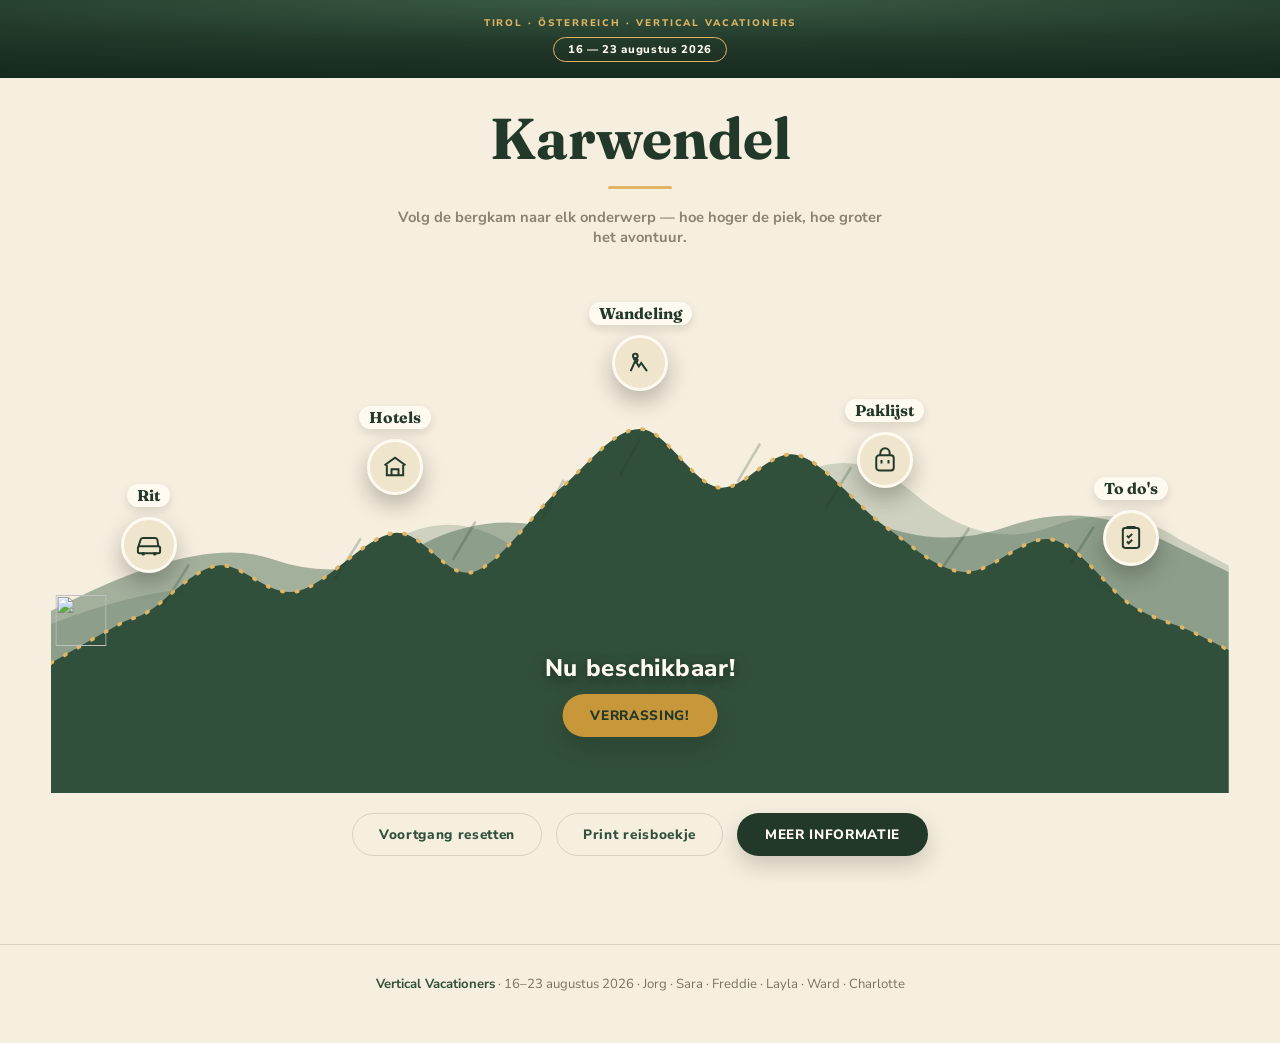
==== index.html @ b4905ed6 "Add files via upload" ====
<!DOCTYPE html>
<html lang="nl">
<head>
<meta charset="UTF-8">
<meta name="viewport" content="width=device-width, initial-scale=1.0">
<title>Karwendel Höhenweg 2026 · Vertical Vacationers</title>
<link rel="preconnect" href="https://fonts.googleapis.com">
<link rel="preconnect" href="https://fonts.gstatic.com" crossorigin>
<link href="https://fonts.googleapis.com/css2?family=Fraunces:opsz,wght@9..144,400;9..144,500;9..144,600;9..144,700;9..144,900&family=Nunito+Sans:wght@400;600;700;800;900&display=swap" rel="stylesheet">
<link rel="stylesheet" href="styles.css">
</head>
<body>

<header class="home-hero">
  <div class="kicker">Tirol · Österreich · Vertical Vacationers</div>
  <div class="dates-badge">16 — 23 augustus 2026</div>
</header>

<main>
  <h1 class="mountain-title">Karwendel</h1>
  <div class="divider" style="background:var(--gold-2);"></div>
  <p class="mt-lead">Volg de bergkam naar elk onderwerp — hoe hoger de piek, hoe groter het avontuur.</p>

  <section class="mountain-timeline">
   <div class="mt-inner">
    <svg class="mt-contour" viewBox="0 0 1200 400" preserveAspectRatio="none" aria-hidden="true">
      <path class="mt-far" d="M0,270 Q120,235 190,245 Q260,255 330,215 Q400,175 470,210 Q540,245 610,225 Q680,205 745,165 Q810,125 880,170 Q950,215 1020,195 Q1090,175 1150,205 Q1200,225 1200,225 L1200,400 L0,400 Z"/>
      <path class="mt-back" d="M0,260 Q150,200 225,220 Q300,240 375,210 Q450,180 525,200 Q600,220 675,190 Q750,160 825,187.5 Q900,215 975,195 Q1050,175 1125,202.5 Q1200,230 1200,230 L1200,400 L0,400 Z"/>
      <path class="mt-fill" d="M0,300 C11.667,295 53.333,276.667 70,270 C86.667,263.333 83.333,267.5 100,260 C116.667,252.5 145,227.5 170,225 C195,222.5 220,249.167 250,245 C280,240.833 320,202.5 350,200 C380,197.5 401.667,235.833 430,230 C458.333,224.167 491.667,183.333 520,165 C548.333,146.667 573.333,120 600,120 C626.667,120 653.333,161.667 680,165 C706.667,168.333 731.667,135 760,140 C788.333,145 821.667,180 850,195 C878.333,210 901.667,228.333 930,230 C958.333,231.667 991.667,200.833 1020,205 C1048.333,209.167 1076.667,243.333 1100,255 C1123.333,266.667 1143.333,269.167 1160,275 C1176.667,280.833 1193.333,287.5 1200,290 L1200,400 L0,400 Z"/>
      <g class="mt-texture">
        <path d="M115,255 L140,225"/>
        <path d="M290,235 L315,205"/>
        <path d="M410,220 L432,192"/>
        <path d="M500,190 L522,160"/>
        <path d="M580,155 L600,128"/>
        <path d="M700,160 L722,132"/>
        <path d="M790,180 L815,150"/>
        <path d="M910,225 L935,197"/>
        <path d="M1040,222 L1062,196"/>
      </g>
      <path class="mt-ridge" d="M0,300 C11.667,295 53.333,276.667 70,270 C86.667,263.333 83.333,267.5 100,260 C116.667,252.5 145,227.5 170,225 C195,222.5 220,249.167 250,245 C280,240.833 320,202.5 350,200 C380,197.5 401.667,235.833 430,230 C458.333,224.167 491.667,183.333 520,165 C548.333,146.667 573.333,120 600,120 C626.667,120 653.333,161.667 680,165 C706.667,168.333 731.667,135 760,140 C788.333,145 821.667,180 850,195 C878.333,210 901.667,228.333 930,230 C958.333,231.667 991.667,200.833 1020,205 C1048.333,209.167 1076.667,243.333 1100,255 C1123.333,266.667 1143.333,269.167 1160,275 C1176.667,280.833 1193.333,287.5 1200,290"/>
    </svg>

    <div class="mt-nodes">

      <a class="mt-node" data-topic="drive" href="drive.html" style="left:8.3%; top:65%;">
        <span class="mt-label">Rit</span>
        <span class="mt-icon">
          <svg viewBox="0 0 24 24"><path d="M3 13l1.8-5.4A2 2 0 0 1 6.7 6h10.6a2 2 0 0 1 1.9 1.6L20 13"/><rect x="2.5" y="13" width="19" height="6" rx="1.5"/><circle cx="7" cy="19.5" r="1.6" fill="var(--forest)" stroke="none"/><circle cx="17" cy="19.5" r="1.6" fill="var(--forest)" stroke="none"/></svg>
        </span>
      </a>

      <a class="mt-node" data-topic="hotels" href="hotels.html" style="left:29.2%; top:50%;">
        <span class="mt-label">Hotels</span>
        <span class="mt-icon">
          <svg viewBox="0 0 24 24"><path d="M3 10.5L12 4l9 6.5"/><path d="M5 10v9h14v-9"/><path d="M9 19v-5h6v5"/></svg>
        </span>
      </a>

      <a class="mt-node" data-topic="hike" href="hike.html" style="left:50%; top:30%;">
        <span class="mt-label">Wandeling</span>
        <span class="mt-icon">
          <svg viewBox="0 0 24 24"><path d="M4 19l4-9 3 5 2-3 5 7"/><circle cx="8" cy="6" r="2"/><path d="M6.5 9.5L8 8l2 1.5-1.5 3"/></svg>
        </span>
      </a>

      <a class="mt-node" data-topic="packinglist" href="packinglist.html" style="left:70.8%; top:48.75%;">
        <span class="mt-label">Paklijst</span>
        <span class="mt-icon">
          <svg viewBox="0 0 24 24"><path d="M8 8V6a4 4 0 0 1 8 0v2"/><rect x="4.5" y="8" width="15" height="13" rx="2.5"/><path d="M9 12v3M15 12v3"/></svg>
        </span>
      </a>

      <a class="mt-node" data-topic="todos" href="todos.html" style="left:91.7%; top:63.75%;">
        <span class="mt-label">To do's</span>
        <span class="mt-icon">
          <svg viewBox="0 0 24 24"><rect x="5" y="3.5" width="14" height="17" rx="2"/><path d="M9 3.5V2.5h6v1"/><path d="M8.5 10l1.5 1.5L13 8.5M8.5 15l1.5 1.5 3-3"/></svg>
        </span>
      </a>

      <div class="hiker-marker" id="hikerMarker" aria-hidden="true">
        <img src="pictures/hiker.png" alt="">
      </div>

      <div class="surprise-wrap">
        <div class="countdown" id="surpriseCountdown" aria-live="polite"></div>
        <button type="button" class="surprise-btn" onclick="kwOpenModal('surpriseModal')">Verrassing!</button>
      </div>

    </div>
   </div>
  </section>

  <div class="home-actions">
    <button type="button" class="reset-btn" onclick="kwResetVisited()">Voortgang resetten</button>
    <button type="button" class="reset-btn print-btn" onclick="kwPrintBooklet()">Print reisboekje</button>
    <button type="button" class="more-info-btn" onclick="kwOpenModal('infoModal')">Meer informatie</button>
  </div>
</main>

<div id="printBooklet" class="print-booklet"></div>

<footer class="site-footer">
  <b>Vertical Vacationers</b> · 16–23 augustus 2026 · Jorg · Sara · Freddie · Layla · Ward · Charlotte
</footer>

<div class="modal-overlay" id="infoModal" hidden onclick="if(event.target===this) kwCloseModal('infoModal')">
  <div class="modal-card" role="dialog" aria-modal="true" aria-labelledby="infoModalTitle">
    <button type="button" class="modal-close" onclick="kwCloseModal('infoModal')" aria-label="Sluiten">✕</button>
    <h2 id="infoModalTitle">Meer informatie</h2>
    <ul class="info-links">
      <li><a href="https://app.notion.com/p/Huttentocht-2026-3135d80661628060a652f41e90de5022" target="_blank" rel="noopener"><span class="il-title">Notion</span><span class="il-sub">Volledige planning &amp; notities</span></a></li>
      <li><a href="https://issuu.com/travelbase.eu/docs/tbt_nl_trainen_voor_je_trail?fr=xKAE9_7i4uA" target="_blank" rel="noopener"><span class="il-title">Trainingsschema</span><span class="il-sub">Travelbase — trainen voor je trail</span></a></li>
      <li><a href="https://leckomio.nl/huttentocht-karwendel-vier-dagen-beginner/" target="_blank" rel="noopener"><span class="il-title">Hüttentocht Karwendel</span><span class="il-sub">Leckomio — routebeschrijving</span></a></li>
      <li><a href="https://leckomiotrekking.nl/product/huttentocht-karwendel-vier-dagen/" target="_blank" rel="noopener"><span class="il-title">Boeking &amp; pakket</span><span class="il-sub">Leckomio Trekking</span></a></li>
    </ul>
  </div>
</div>

<div class="modal-overlay" id="surpriseModal" hidden onclick="if(event.target===this) kwCloseModal('surpriseModal')">
  <div class="modal-card" role="dialog" aria-modal="true" aria-labelledby="surpriseModalTitle">
    <button type="button" class="modal-close" onclick="kwCloseModal('surpriseModal')" aria-label="Sluiten">✕</button>
    <h2 id="surpriseModalTitle">Verrassing!</h2>
    <p class="modal-text">Deze verrassing is pas beschikbaar vanaf de start van de wandeling op 18 augustus. Kom er dan op terug!</p>
  </div>
</div>

<script src="script.js"></script>
<script>kwPlaceHiker(); kwStartCountdown();</script>
</body>
</html>
---- styles.css ----
:root{
  --cream:#f6efe0;
  --cream-2:#efe4cc;
  --paper:#fffaf0;
  --forest:#22392a;
  --forest-2:#31503b;
  --forest-3:#3f6349;
  --red:#a52530;
  --red-2:#8c1f29;
  --gold:#c8973a;
  --gold-2:#e0b563;
  --wood:#5a3c26;
  --wood-2:#432c1b;
  --ink:#26221a;
  --line:rgba(38,34,26,0.14);
  --muted:#8a8371;
}
*{box-sizing:border-box; margin:0; padding:0;}
html{scroll-behavior:smooth;}
body{
  font-family:'Nunito Sans', sans-serif;
  background:var(--cream);
  color:var(--ink);
  min-height:100vh;
}
h1,h2,h3,.display{font-family:'Fraunces', serif; font-weight:700;}
a{color:inherit;}
img{max-width:100%; display:block;}

.divider{width:64px; height:3px; background:var(--gold); margin:18px auto; border-radius:2px;}
.divider.left{margin:14px 0;}
.eyebrow{
  font-weight:800; letter-spacing:.22em; text-transform:uppercase;
  font-size:.72rem; color:var(--gold-2);
}

/* ---------------- Topbar (subpages) ---------------- */
.topbar{
  position:sticky; top:0; z-index:40;
  display:flex; align-items:center; justify-content:space-between;
  background:var(--forest); color:var(--paper);
  padding:16px 6vw;
  box-shadow:0 6px 18px rgba(0,0,0,.15);
}
.topbar .back{
  display:inline-flex; align-items:center; gap:8px;
  text-decoration:none; color:var(--cream); font-weight:700; font-size:.9rem;
  letter-spacing:.03em;
  border-bottom:1.5px solid transparent;
}
.topbar .back:hover{border-color:var(--gold-2);}
.topbar .brand{
  font-family:'Fraunces',serif; font-weight:700; font-size:1.05rem; color:var(--gold-2);
  letter-spacing:.02em;
}

/* ---------------- Page header ---------------- */
.page-header{
  text-align:center; padding:64px 8vw 20px; max-width:820px; margin:0 auto;
}
.page-header .icon-wrap{width:64px; height:64px; margin:0 auto 18px;}
.page-header .icon-wrap svg{width:100%; height:100%; stroke:var(--forest);}
.page-header h1{font-size:clamp(2rem,4.5vw,3rem); color:var(--forest);}
.page-header p{margin-top:14px; color:#5a5344; font-size:1.02rem; line-height:1.6;}

/* ---------------- Home ---------------- */
.home-hero{
  background:radial-gradient(120% 100% at 50% 0%, #3a5c44 0%, #22392a 55%, #172a1e 100%);
  color:var(--paper); text-align:center; padding:16px 8vw;
}
.home-hero .kicker{font-weight:800; letter-spacing:.2em; text-transform:uppercase; font-size:.6rem; color:var(--gold-2);}
.home-hero .dates-badge{
  display:inline-flex; gap:8px; align-items:center; margin-top:8px;
  border:1.5px solid var(--gold-2); border-radius:100px; padding:4px 14px;
  font-weight:800; letter-spacing:.06em; font-size:.7rem;
}

.mountain-title{
  text-align:center; margin-top:32px; font-size:clamp(2.2rem,6vw,3.6rem); color:var(--forest); line-height:1;
  position:relative; z-index:2;
}

.mt-lead{
  max-width:640px; margin:0 auto 0; padding:0 6vw; position:relative; z-index:2;
  text-align:center; color:var(--muted); font-weight:700; font-size:.92rem;
}

.mountain-timeline{
  max-width:1800px; margin:26px auto 0; padding:0 4vw 20px; position:relative; z-index:2;
}
.mt-inner{position:relative; width:100%; height:520px;}
.mt-contour{position:absolute; inset:0; width:100%; height:100%; display:block;}
.mt-far{fill:var(--forest-3); opacity:.22;}
.mt-back{fill:var(--forest-3); opacity:.45;}
.mt-fill{fill:var(--forest-2);}
.mt-texture path{stroke:var(--forest); opacity:.22; stroke-width:2.5; stroke-linecap:round;}
.mt-ridge{fill:none; stroke:var(--gold-2); stroke-width:3; stroke-linecap:round; stroke-dasharray:2 13;}

.mt-nodes{position:absolute; inset:0;}
.mt-node{
  position:absolute; transform:translate(-50%, calc(-100% - 38px));
  display:flex; flex-direction:column; align-items:center; text-align:center;
  text-decoration:none; color:inherit; width:120px;
}
.mt-node .mt-label{
  font-family:'Fraunces',serif; font-weight:700; font-size:.98rem; color:var(--forest);
  background:var(--paper); padding:2px 10px; border-radius:100px; box-shadow:0 4px 10px rgba(20,20,10,.12);
}
.mt-node .mt-icon{
  position:relative; width:56px; height:56px; margin-top:10px;
  display:flex; align-items:center; justify-content:center;
  background:var(--cream-2); border:3px solid var(--paper); border-radius:50%;
  box-shadow:0 10px 22px rgba(20,20,10,.28);
  transition:transform .18s ease, box-shadow .18s ease;
}
.mt-node .mt-icon svg{width:28px; height:28px; stroke:var(--forest); fill:none; stroke-width:1.7;}
.mt-node:hover .mt-icon{transform:translateY(-4px); box-shadow:0 14px 28px rgba(20,20,10,.34);}
.hiker-marker{
  position:absolute; width:51px; height:51px; transform:translate(-50%,-100%);
  transition:left 1.1s cubic-bezier(.4,0,.2,1), top 1.1s cubic-bezier(.4,0,.2,1);
  z-index:6;
}
.hiker-marker img{width:100%; height:100%; object-fit:contain; display:block; mix-blend-mode:multiply; position:relative; z-index:1;}
.hiker-marker.arrived::before{
  content:""; position:absolute; inset:-7px; border-radius:50%; background:var(--gold); opacity:.4; z-index:0;
}

.home-actions{
  display:flex; justify-content:center; align-items:center; gap:14px;
  padding:0 6vw 48px; flex-wrap:wrap;
}
.reset-btn{
  background:none; color:var(--forest-2); border:1.5px solid var(--line); border-radius:100px;
  padding:11px 26px; font-weight:800; letter-spacing:.05em; font-size:.85rem;
  cursor:pointer; font-family:inherit; transition:border-color .15s ease, color .15s ease;
}
.reset-btn:hover{border-color:var(--gold-2); color:var(--forest);}
.print-btn:disabled{opacity:.6; cursor:wait;}
.surprise-btn{
  background:var(--gold); color:var(--forest); border:none; border-radius:100px;
  padding:12px 28px; font-weight:800; letter-spacing:.05em; font-size:.85rem; text-transform:uppercase;
  cursor:pointer; box-shadow:0 10px 22px rgba(20,20,10,.18); font-family:inherit;
  transition:background .15s ease;
}
.surprise-btn:hover{background:var(--gold-2);}
.surprise-wrap{
  position:absolute; left:50%; bottom:56px; transform:translateX(-50%);
  display:flex; flex-direction:column; align-items:center; gap:10px; z-index:8;
}
.countdown{
  font-size:1.5rem; font-weight:800; letter-spacing:.03em; color:var(--paper);
  text-shadow:0 3px 12px rgba(0,0,0,.5); font-variant-numeric:tabular-nums;
}
.more-info-btn{
  background:var(--forest); color:var(--paper); border:none; border-radius:100px;
  padding:12px 28px; font-weight:800; letter-spacing:.05em; font-size:.85rem; text-transform:uppercase;
  cursor:pointer; box-shadow:0 10px 22px rgba(20,20,10,.18); font-family:inherit;
  transition:background .15s ease;
}
.more-info-btn:hover{background:var(--forest-2);}

.modal-overlay{
  position:fixed; inset:0; background:rgba(20,25,18,.6); z-index:100;
  display:flex; align-items:center; justify-content:center; padding:24px;
}
.modal-overlay[hidden]{display:none;}
.modal-card{
  background:var(--paper); border-radius:18px; padding:32px 28px; max-width:440px; width:100%;
  position:relative; box-shadow:0 24px 60px rgba(0,0,0,.35);
}
.modal-card h2{font-family:'Fraunces',serif; color:var(--forest); font-size:1.4rem;}
.modal-text{margin-top:14px; color:#5a5344; font-size:.95rem; line-height:1.6;}
.modal-close{
  position:absolute; top:14px; right:14px; width:32px; height:32px; border-radius:50%;
  border:none; background:var(--cream-2); color:var(--forest); font-size:1rem; cursor:pointer;
}
.info-links{list-style:none; margin-top:20px; display:flex; flex-direction:column; gap:10px;}
.info-links a{
  display:flex; flex-direction:column; gap:2px; text-decoration:none; color:inherit;
  background:var(--cream-2); border:1.5px solid var(--line); border-radius:12px; padding:14px 16px;
  transition:border-color .15s ease, transform .15s ease;
}
.info-links a:hover{border-color:var(--gold-2); transform:translateX(2px);}
.il-title{font-weight:800; color:var(--forest-2); font-size:.95rem;}
.il-sub{font-size:.78rem; color:var(--muted);}

/* ---------------- Generic content blocks ---------------- */
main.page-main{max-width:980px; margin:0 auto; padding:10px 6vw 90px;}
.section-block{margin-top:44px;}
.section-block h2{font-size:1.5rem; color:var(--forest); margin-bottom:14px;}

.placeholder-card{
  border:2px dashed var(--gold-2); background:var(--cream-2); border-radius:14px;
  padding:22px 24px; margin-top:16px;
}
.placeholder-card .tag{
  display:inline-block; font-size:.7rem; font-weight:800; letter-spacing:.08em; text-transform:uppercase;
  color:#fff; background:var(--red); padding:4px 10px; border-radius:100px; margin-bottom:10px;
}
.placeholder-card p{color:#4a4436; font-size:.94rem; line-height:1.6;}
.placeholder-card ul{margin-top:10px; padding-left:20px; color:#4a4436; font-size:.92rem; line-height:1.7;}

.hut-card{
  background:var(--paper); border:1.5px solid var(--line); border-radius:16px; overflow:hidden;
  box-shadow:0 12px 28px rgba(20,20,10,.1); margin-top:20px;
}
.hut-photo{height:280px; position:relative; background:linear-gradient(180deg,#dce7de 0%, #c9d9cc 55%, #b8ccbb 100%);}
.hut-photo img{width:100%; height:100%; object-fit:cover; display:block;}
.hut-photo .cap{
  position:absolute; left:0; right:0; bottom:0; padding:10px 16px;
  background:linear-gradient(0deg, rgba(20,25,18,.72) 0%, rgba(20,25,18,0) 100%);
  color:#fff; font-size:.78rem; font-weight:700;
}
.hut-body{padding:22px 26px 26px;}
.hut-body .day-tag{
  display:inline-block; font-weight:800; letter-spacing:.1em; text-transform:uppercase;
  font-size:.72rem; color:#fff; background:var(--forest); padding:5px 12px; border-radius:100px;
}
.hut-body h3{font-family:'Fraunces',serif; font-size:1.4rem; color:var(--forest); margin-top:12px;}
.hut-body p{margin-top:10px; color:#5a5344; font-size:.95rem; line-height:1.65;}
.hut-facts{display:flex; flex-wrap:wrap; gap:10px; margin-top:16px;}
.hut-fact{
  background:var(--cream); border:1px solid var(--line); border-radius:100px;
  padding:7px 14px; font-size:.8rem; font-weight:700; color:var(--forest-2);
}
.hut-links{margin-top:16px; font-size:.85rem;}
.hut-links a{color:var(--forest-2); font-weight:700; text-decoration:none; border-bottom:1.5px solid var(--gold-2);}

/* ---------------- Komoot ---------------- */
.komoot-embed{
  width:100%; margin-top:18px; border-radius:14px; overflow:hidden;
  box-shadow:0 14px 30px rgba(20,20,10,.18); border:5px solid var(--paper);
}
.komoot-embed iframe{width:100%; height:560px; border:0; display:block;}

/* ---------------- Timeline (reused) ---------------- */
.timeline{display:grid; grid-template-columns:repeat(5,1fr); gap:18px; position:relative; margin-top:30px;}
.timeline::before{
  content:""; position:absolute; top:34px; left:6%; right:6%; height:3px;
  background-image:linear-gradient(90deg, var(--wood) 0 10px, transparent 10px 20px);
  background-size:20px 3px; background-repeat:repeat-x; z-index:0;
}
.tl-node{position:relative; z-index:1; display:flex; flex-direction:column; align-items:center; text-align:center;}
.tl-dot{
  width:64px; height:64px; border-radius:50%; background:var(--forest);
  display:flex; align-items:center; justify-content:center; color:var(--paper);
  font-family:'Fraunces',serif; font-weight:700; font-size:1.25rem;
  border:4px solid var(--paper); box-shadow:0 8px 18px rgba(0,0,0,.22);
}
.tl-node:nth-child(1) .tl-dot{background:var(--gold);}
.tl-node:nth-child(2) .tl-dot{background:var(--forest-2);}
.tl-node:nth-child(3) .tl-dot{background:var(--red);}
.tl-node:nth-child(4) .tl-dot{background:var(--wood);}
.tl-node:nth-child(5) .tl-dot{background:var(--forest);}
.tl-day{margin-top:12px; font-weight:800; letter-spacing:.08em; text-transform:uppercase; font-size:.7rem; color:var(--gold-2); background:var(--forest); padding:4px 10px; border-radius:100px;}
.tl-title{margin-top:9px; font-family:'Fraunces',serif; font-weight:700; font-size:1.05rem; color:var(--forest);}
.tl-sub{margin-top:4px; font-size:.82rem; color:#5a5344;}

.day-detail{
  background:var(--paper); border:1.5px solid var(--line); border-radius:14px;
  padding:22px 24px; margin-top:16px;
}
.day-detail .day-tag{
  display:inline-block; font-weight:800; letter-spacing:.1em; text-transform:uppercase;
  font-size:.72rem; color:#fff; background:var(--forest); padding:5px 12px; border-radius:100px;
}
.day-detail h3{font-family:'Fraunces',serif; font-size:1.25rem; color:var(--forest); margin-top:10px;}
.day-detail p{margin-top:8px; color:#5a5344; font-size:.92rem; line-height:1.6;}

/* ---------------- Pack grid ---------------- */
.pack-grid{display:grid; grid-template-columns:repeat(3,1fr); gap:16px; margin-top:16px;}
.pack-card{background:var(--paper); border:1.5px solid var(--line); border-radius:14px; padding:20px;}
.pack-card .ic{font-size:1.5rem;}
.pack-card h3{font-family:'Fraunces',serif; font-size:1.02rem; margin-top:8px; color:var(--forest);}
.pack-card p{margin-top:6px; font-size:.85rem; line-height:1.55; color:#5a5344;}

/* ---------------- Checklist ---------------- */
.checklist{list-style:none; margin-top:14px;}
.check-item{
  display:flex; align-items:flex-start; gap:12px; background:var(--paper);
  border:1.5px solid var(--line); border-radius:12px; padding:14px 16px; margin-bottom:10px;
}
.check-item input[type="checkbox"]{
  width:20px; height:20px; margin-top:2px; accent-color:var(--forest-2); flex-shrink:0; cursor:pointer;
}
.check-item label{font-size:.92rem; line-height:1.5; color:var(--ink); cursor:pointer; flex:1;}
.check-item label b{color:var(--forest-2);}
.check-item.checked{opacity:.55;}
.check-item.checked label{text-decoration:line-through;}
.check-item .remove-item-btn{
  background:none; border:none; color:var(--muted); font-size:.9rem; cursor:pointer;
  flex-shrink:0; padding:2px 4px; line-height:1;
}
.check-item .remove-item-btn:hover{color:var(--red);}
.check-group-title{
  margin-top:30px; font-weight:800; letter-spacing:.08em; text-transform:uppercase; font-size:.78rem;
  color:var(--gold-2); background:var(--forest); display:inline-block; padding:5px 14px; border-radius:100px;
}

.add-item-row{display:flex; gap:10px; margin-top:4px;}
.add-item-input{
  flex:1; padding:11px 16px; border-radius:100px; border:1.5px solid var(--line);
  font-family:inherit; font-size:.9rem; background:var(--paper); color:var(--ink);
}
.add-item-input:focus{outline:none; border-color:var(--gold-2);}
.add-item-row button{
  background:var(--cream-2); color:var(--forest-2); border:1.5px solid var(--line); border-radius:100px;
  padding:0 20px; font-weight:800; font-size:.82rem; cursor:pointer; font-family:inherit;
  transition:border-color .15s ease;
}
.add-item-row button:hover{border-color:var(--gold-2);}

/* ---------------- Footer ---------------- */
.site-footer{
  text-align:center; padding:30px 6vw 50px; color:#7a7362; font-size:.82rem;
  border-top:1px solid var(--line); margin-top:40px;
}
.site-footer b{color:var(--forest-2);}

@media (max-width:860px){
  .pack-grid{grid-template-columns:1fr;}
  .timeline{grid-template-columns:1fr 1fr; row-gap:30px;}
  .timeline::before{display:none;}
}

/* ---------------- Print booklet ---------------- */
.print-booklet{display:none;}

@media print{
  @page{margin:2cm;}
  body{background:#fff; color:#111;}
  .home-hero, .mountain-title, main > .divider, .mt-lead, .mountain-timeline,
  .home-actions, .site-footer, .modal-overlay{
    display:none !important;
  }
  .print-booklet{display:block !important;}

  .booklet-cover{text-align:center; padding-top:140px;}
  .booklet-cover-kicker{font-weight:800; letter-spacing:.18em; text-transform:uppercase; font-size:.8rem; color:#555;}
  .booklet-cover h1{font-family:'Fraunces',serif; font-size:2.6rem; margin-top:16px; color:#111;}
  .booklet-cover-dates{margin-top:10px; font-weight:700; font-size:1rem; color:#333;}

  .booklet-page{page-break-before:always; padding-top:4px;}
  .booklet-page:first-of-type{page-break-before:auto;}
  .booklet-heading .booklet-eyebrow{
    font-weight:800; letter-spacing:.14em; text-transform:uppercase; font-size:.7rem; color:#666;
  }
  .booklet-heading h1{font-family:'Fraunces',serif; font-size:1.8rem; color:#111; margin-top:6px;}
  .booklet-intro{margin-top:8px; color:#333; font-size:.95rem; line-height:1.5;}

  .print-booklet .section-block{break-inside:avoid-page; margin-top:24px;}
  .print-booklet h2{color:#111;}
  .print-booklet p, .print-booklet .hut-fact, .print-booklet label{color:#222;}
  .print-booklet a{color:#111; text-decoration:underline;}
  .print-booklet img{max-width:100%; max-height:220px; object-fit:cover;}
  .print-booklet .hut-card{box-shadow:none; border:1px solid #ccc; break-inside:avoid;}
  .print-booklet .placeholder-card{border-style:solid; break-inside:avoid;}
  .print-booklet .check-item{border:1px solid #ddd; box-shadow:none; break-inside:avoid;}
  .print-booklet .komoot-embed, .print-booklet iframe{display:none;}

  .print-booklet .opt-cards{display:grid; grid-template-columns:1fr 1fr; gap:10px; margin-top:10px;}
  .print-booklet .opt-card{border:1px solid #ccc; border-radius:8px; padding:10px; break-inside:avoid;}
  .print-booklet .opt-card h4{font-family:'Fraunces',serif; font-size:1rem;}
  .print-booklet .opt-stats{display:flex; gap:12px; margin-top:6px;}
  .print-booklet .opt-stats .num{font-weight:700;}
  .print-booklet .opt-stats .lab{font-size:.65rem; text-transform:uppercase; color:#666;}
}
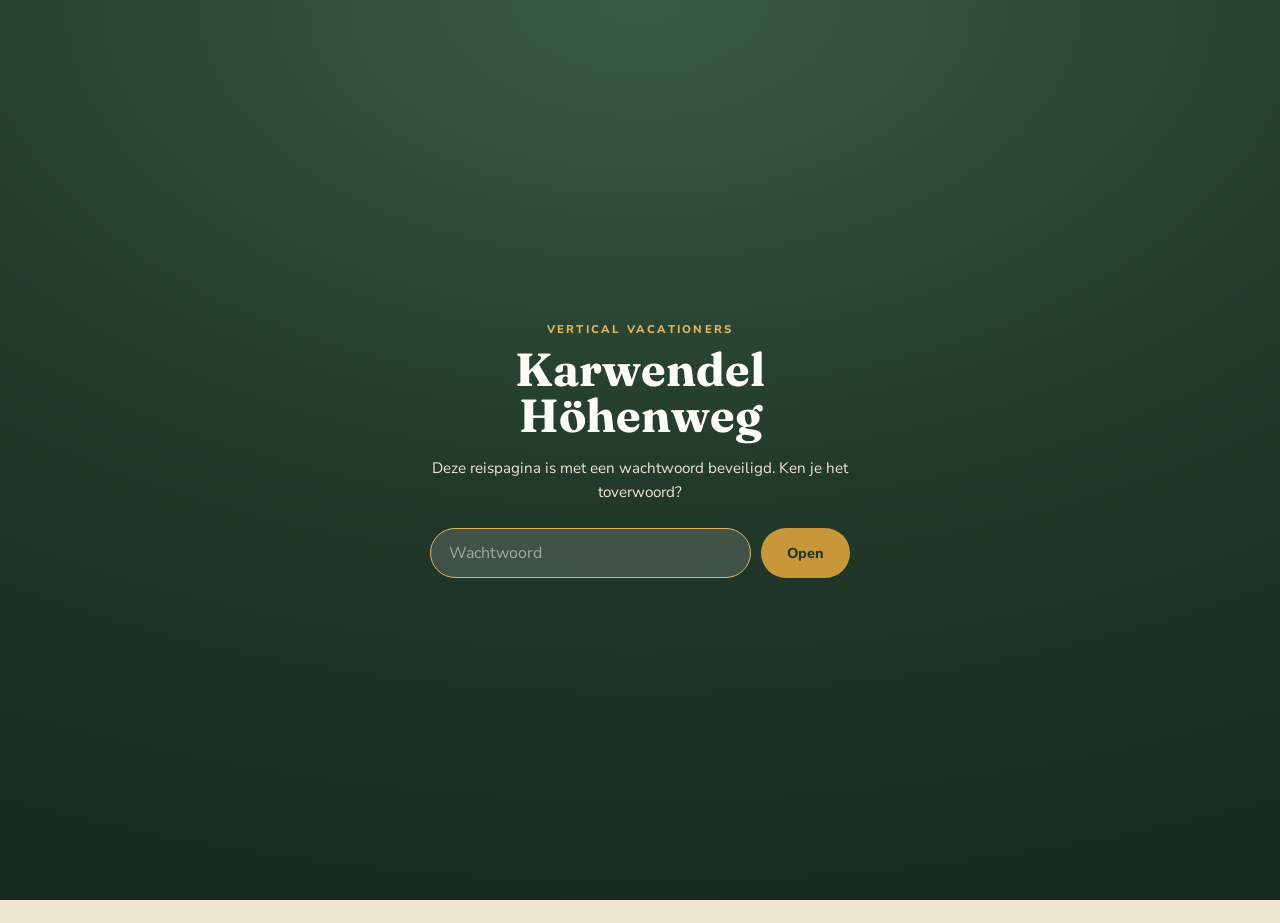
==== commit 87714286: "Add files via upload" ====
--- a/index.html
+++ b/index.html
@@ -4,12 +4,33 @@
 <meta charset="UTF-8">
 <meta name="viewport" content="width=device-width, initial-scale=1.0">
 <title>Karwendel Höhenweg 2026 · Vertical Vacationers</title>
+<meta name="description" content="Onze hüttentocht door het Karwendel — 16 tot 23 augustus 2026. Rit, hotels, wandeling, paklijst en to do's op één plek.">
+<meta property="og:type" content="website">
+<meta property="og:title" content="Karwendel Höhenweg 2026 · Vertical Vacationers">
+<meta property="og:description" content="Onze hüttentocht door het Karwendel — 16 tot 23 augustus 2026. Rit, hotels, wandeling, paklijst en to do's op één plek.">
+<meta property="og:image" content="og-image.png">
+<meta name="twitter:card" content="summary_large_image">
+<link rel="icon" href="favicon.svg" type="image/svg+xml">
 <link rel="preconnect" href="https://fonts.googleapis.com">
 <link rel="preconnect" href="https://fonts.gstatic.com" crossorigin>
 <link href="https://fonts.googleapis.com/css2?family=Fraunces:opsz,wght@9..144,400;9..144,500;9..144,600;9..144,700;9..144,900&family=Nunito+Sans:wght@400;600;700;800;900&display=swap" rel="stylesheet">
 <link rel="stylesheet" href="styles.css">
 </head>
 <body>
+
+<div class="gate" id="gate">
+  <div class="gate-card">
+    <div class="gate-kicker">Vertical Vacationers</div>
+    <h1 class="gate-title">Karwendel Höhenweg</h1>
+    <p class="gate-text">Deze reispagina is met een wachtwoord beveiligd. Ken je het toverwoord?</p>
+    <form class="gate-form" id="gateForm" autocomplete="off">
+      <input type="password" class="gate-input" id="gateInput" placeholder="Wachtwoord" aria-label="Wachtwoord" autocomplete="off" autofocus>
+      <button type="submit" class="gate-btn">Open</button>
+    </form>
+    <p class="gate-hint" id="gateHint" hidden>Bijna! Denk aan waar deze hele reis naartoe telt…</p>
+  </div>
+</div>
+<script>try{if(localStorage.getItem('kw2026_unlocked')==='1'){var g=document.getElementById('gate');if(g)g.hidden=true;}}catch(e){}</script>
 
 <header class="home-hero">
   <div class="kicker">Tirol · Österreich · Vertical Vacationers</div>
@@ -79,16 +100,39 @@
       </a>
 
       <div class="hiker-marker" id="hikerMarker" aria-hidden="true">
-        <img src="pictures/hiker.png" alt="">
+        <img src="pictures/hiker.webp" alt="" width="256" height="256">
       </div>
 
       <div class="surprise-wrap">
-        <div class="countdown" id="surpriseCountdown" aria-live="polite"></div>
+        <div class="countdown" id="surpriseCountdown"></div>
         <button type="button" class="surprise-btn" onclick="kwOpenModal('surpriseModal')">Verrassing!</button>
       </div>
 
     </div>
    </div>
+
+   <nav class="mt-list" aria-label="Onderwerpen">
+     <a href="drive.html">
+       <span class="mt-list-icon"><svg viewBox="0 0 24 24" fill="none" stroke-width="1.7"><path d="M3 13l1.8-5.4A2 2 0 0 1 6.7 6h10.6a2 2 0 0 1 1.9 1.6L20 13"/><rect x="2.5" y="13" width="19" height="6" rx="1.5"/><circle cx="7" cy="19.5" r="1.6" fill="var(--forest)" stroke="none"/><circle cx="17" cy="19.5" r="1.6" fill="var(--forest)" stroke="none"/></svg></span>
+       <span class="mt-list-label">Rit</span>
+     </a>
+     <a href="hotels.html">
+       <span class="mt-list-icon"><svg viewBox="0 0 24 24" fill="none" stroke-width="1.7"><path d="M3 10.5L12 4l9 6.5"/><path d="M5 10v9h14v-9"/><path d="M9 19v-5h6v5"/></svg></span>
+       <span class="mt-list-label">Hotels</span>
+     </a>
+     <a href="hike.html">
+       <span class="mt-list-icon"><svg viewBox="0 0 24 24" fill="none" stroke-width="1.7"><path d="M4 19l4-9 3 5 2-3 5 7"/><circle cx="8" cy="6" r="2"/><path d="M6.5 9.5L8 8l2 1.5-1.5 3"/></svg></span>
+       <span class="mt-list-label">Wandeling</span>
+     </a>
+     <a href="packinglist.html">
+       <span class="mt-list-icon"><svg viewBox="0 0 24 24" fill="none" stroke-width="1.7"><path d="M8 8V6a4 4 0 0 1 8 0v2"/><rect x="4.5" y="8" width="15" height="13" rx="2.5"/><path d="M9 12v3M15 12v3"/></svg></span>
+       <span class="mt-list-label">Paklijst</span>
+     </a>
+     <a href="todos.html">
+       <span class="mt-list-icon"><svg viewBox="0 0 24 24" fill="none" stroke-width="1.7"><rect x="5" y="3.5" width="14" height="17" rx="2"/><path d="M9 3.5V2.5h6v1"/><path d="M8.5 10l1.5 1.5L13 8.5M8.5 15l1.5 1.5 3-3"/></svg></span>
+       <span class="mt-list-label">To do's</span>
+     </a>
+   </nav>
   </section>
 
   <div class="home-actions">
@@ -105,7 +149,7 @@
 </footer>
 
 <div class="modal-overlay" id="infoModal" hidden onclick="if(event.target===this) kwCloseModal('infoModal')">
-  <div class="modal-card" role="dialog" aria-modal="true" aria-labelledby="infoModalTitle">
+  <div class="modal-card" role="dialog" aria-modal="true" aria-labelledby="infoModalTitle" tabindex="-1">
     <button type="button" class="modal-close" onclick="kwCloseModal('infoModal')" aria-label="Sluiten">✕</button>
     <h2 id="infoModalTitle">Meer informatie</h2>
     <ul class="info-links">
@@ -118,7 +162,7 @@
 </div>
 
 <div class="modal-overlay" id="surpriseModal" hidden onclick="if(event.target===this) kwCloseModal('surpriseModal')">
-  <div class="modal-card" role="dialog" aria-modal="true" aria-labelledby="surpriseModalTitle">
+  <div class="modal-card" role="dialog" aria-modal="true" aria-labelledby="surpriseModalTitle" tabindex="-1">
     <button type="button" class="modal-close" onclick="kwCloseModal('surpriseModal')" aria-label="Sluiten">✕</button>
     <h2 id="surpriseModalTitle">Verrassing!</h2>
     <p class="modal-text">Deze verrassing is pas beschikbaar vanaf de start van de wandeling op 18 augustus. Kom er dan op terug!</p>
@@ -126,6 +170,6 @@
 </div>
 
 <script src="script.js"></script>
-<script>kwPlaceHiker(); kwStartCountdown();</script>
+<script>kwInitGate(); kwTuneMountain(); kwPlaceHiker(); kwStartCountdown();</script>
 </body>
 </html>
--- a/styles.css
+++ b/styles.css
@@ -1,19 +1,18 @@
 :root{
-  --cream:#f6efe0;
-  --cream-2:#efe4cc;
-  --paper:#fffaf0;
+  --cream:#efe6d2;
+  --cream-2:#e6d9bd;
+  --paper:#fffdf7;
   --forest:#22392a;
   --forest-2:#31503b;
   --forest-3:#3f6349;
   --red:#a52530;
   --red-2:#8c1f29;
   --gold:#c8973a;
-  --gold-2:#e0b563;
-  --wood:#5a3c26;
-  --wood-2:#432c1b;
+  --gold-2:#e0b563;      /* decorative gold — use on forest only */
+  --gold-ink:#8a6420;    /* readable gold — passes AA on cream */
   --ink:#26221a;
-  --line:rgba(38,34,26,0.14);
-  --muted:#8a8371;
+  --line:rgba(38,34,26,0.16);
+  --muted:#6b6555;
 }
 *{box-sizing:border-box; margin:0; padding:0;}
 html{scroll-behavior:smooth;}
@@ -31,27 +30,34 @@
 .divider.left{margin:14px 0;}
 .eyebrow{
   font-weight:800; letter-spacing:.22em; text-transform:uppercase;
-  font-size:.72rem; color:var(--gold-2);
+  font-size:.72rem; color:var(--gold-ink);
 }
 
 /* ---------------- Topbar (subpages) ---------------- */
 .topbar{
   position:sticky; top:0; z-index:40;
-  display:flex; align-items:center; justify-content:space-between;
+  display:flex; align-items:center; gap:14px 22px; flex-wrap:wrap;
   background:var(--forest); color:var(--paper);
-  padding:16px 6vw;
+  padding:12px 6vw;
   box-shadow:0 6px 18px rgba(0,0,0,.15);
 }
 .topbar .back{
-  display:inline-flex; align-items:center; gap:8px;
+  display:inline-flex; align-items:center; gap:8px; margin-right:auto;
   text-decoration:none; color:var(--cream); font-weight:700; font-size:.9rem;
   letter-spacing:.03em;
   border-bottom:1.5px solid transparent;
 }
 .topbar .back:hover{border-color:var(--gold-2);}
-.topbar .brand{
-  font-family:'Fraunces',serif; font-weight:700; font-size:1.05rem; color:var(--gold-2);
-  letter-spacing:.02em;
+.topnav{display:flex; align-items:center; gap:4px;}
+.topnav a{
+  text-decoration:none; color:var(--cream); font-weight:700; font-size:.82rem;
+  letter-spacing:.02em; padding:6px 13px; border-radius:100px; white-space:nowrap;
+  transition:background .15s ease, color .15s ease;
+}
+.topnav a:hover{background:var(--forest-2);}
+.topnav a[aria-current="page"]{background:var(--gold); color:var(--forest);}
+@media (max-width:700px){
+  .topnav{flex-wrap:nowrap; overflow-x:auto; max-width:100%; padding-bottom:2px;}
 }
 
 /* ---------------- Page header ---------------- */
@@ -86,9 +92,9 @@
 }
 
 .mountain-timeline{
-  max-width:1800px; margin:26px auto 0; padding:0 4vw 20px; position:relative; z-index:2;
-}
-.mt-inner{position:relative; width:100%; height:520px;}
+  width:100%; max-width:2200px; margin:20px auto 0; position:relative; z-index:2;
+}
+.mt-inner{position:relative; width:100%; aspect-ratio:1200/400; min-height:410px;}
 .mt-contour{position:absolute; inset:0; width:100%; height:100%; display:block;}
 .mt-far{fill:var(--forest-3); opacity:.22;}
 .mt-back{fill:var(--forest-3); opacity:.45;}
@@ -98,7 +104,7 @@
 
 .mt-nodes{position:absolute; inset:0;}
 .mt-node{
-  position:absolute; transform:translate(-50%, calc(-100% - 38px));
+  position:absolute; transform:translate(-50%, calc(-100% + 26px));
   display:flex; flex-direction:column; align-items:center; text-align:center;
   text-decoration:none; color:inherit; width:120px;
 }
@@ -123,6 +129,29 @@
 .hiker-marker img{width:100%; height:100%; object-fit:contain; display:block; mix-blend-mode:multiply; position:relative; z-index:1;}
 .hiker-marker.arrived::before{
   content:""; position:absolute; inset:-7px; border-radius:50%; background:var(--gold); opacity:.4; z-index:0;
+}
+
+/* Narrow screens: the ridge becomes a decorative band and topics move to a vertical list */
+.mt-list{display:none;}
+@media (max-width:820px){
+  .mt-inner{aspect-ratio:auto; height:300px; min-height:0; overflow:hidden;}
+  .mt-node, .hiker-marker{display:none;}
+  .mt-list{
+    display:grid; gap:12px; max-width:520px; margin:0 auto; padding:24px 6vw 0;
+  }
+  .mt-list a{
+    display:flex; align-items:center; gap:16px; text-decoration:none; color:inherit;
+    background:var(--paper); border:1.5px solid var(--line); border-radius:16px;
+    padding:14px 18px; box-shadow:0 6px 16px rgba(20,20,10,.08);
+    transition:border-color .15s ease, transform .15s ease;
+  }
+  .mt-list a:active{transform:scale(.99);}
+  .mt-list .mt-list-icon{
+    flex:0 0 46px; width:46px; height:46px; border-radius:50%;
+    background:var(--cream-2); display:flex; align-items:center; justify-content:center;
+  }
+  .mt-list .mt-list-icon svg{width:24px; height:24px; stroke:var(--forest); fill:none; stroke-width:1.7;}
+  .mt-list .mt-list-label{font-family:'Fraunces',serif; font-weight:700; font-size:1.12rem; color:var(--forest);}
 }
 
 .home-actions{
@@ -159,6 +188,39 @@
 }
 .more-info-btn:hover{background:var(--forest-2);}
 
+/* ---------------- Password gate (home, first visit) ---------------- */
+.gate{
+  position:fixed; inset:0; z-index:200; padding:24px;
+  display:flex; align-items:center; justify-content:center;
+  background:radial-gradient(120% 100% at 50% 0%, #3a5c44 0%, #22392a 55%, #172a1e 100%);
+}
+.gate[hidden]{display:none;}
+.gate-card{max-width:420px; width:100%; text-align:center; color:var(--paper);}
+.gate-kicker{font-weight:800; letter-spacing:.2em; text-transform:uppercase; font-size:.7rem; color:var(--gold-2);}
+.gate-title{font-family:'Fraunces',serif; font-size:clamp(2rem,7vw,2.9rem); color:var(--paper); margin-top:10px; line-height:1;}
+.gate-text{margin-top:16px; color:var(--cream); font-size:.95rem; line-height:1.6;}
+.gate-form{display:flex; gap:10px; margin-top:24px;}
+.gate-input{
+  flex:1; min-width:0; padding:13px 18px; border-radius:100px;
+  border:1.5px solid rgba(255,255,255,.28); background:rgba(255,255,255,.08);
+  color:var(--paper); font-family:inherit; font-size:1rem;
+}
+.gate-input::placeholder{color:rgba(255,255,255,.5);}
+.gate-input:focus{outline:none; border-color:var(--gold-2); background:rgba(255,255,255,.14);}
+.gate-btn{
+  background:var(--gold); color:var(--forest); border:none; border-radius:100px;
+  padding:0 26px; font-weight:800; font-size:.9rem; cursor:pointer; font-family:inherit;
+  transition:background .15s ease;
+}
+.gate-btn:hover{background:var(--gold-2);}
+.gate-hint{margin-top:16px; font-size:.85rem; color:var(--gold-2);}
+.gate.shake .gate-card{animation:gateShake .4s ease;}
+@keyframes gateShake{
+  0%,100%{transform:translateX(0);}
+  20%,60%{transform:translateX(-9px);}
+  40%,80%{transform:translateX(9px);}
+}
+
 .modal-overlay{
   position:fixed; inset:0; background:rgba(20,25,18,.6); z-index:100;
   display:flex; align-items:center; justify-content:center; padding:24px;
@@ -204,7 +266,7 @@
   background:var(--paper); border:1.5px solid var(--line); border-radius:16px; overflow:hidden;
   box-shadow:0 12px 28px rgba(20,20,10,.1); margin-top:20px;
 }
-.hut-photo{height:280px; position:relative; background:linear-gradient(180deg,#dce7de 0%, #c9d9cc 55%, #b8ccbb 100%);}
+.hut-photo{aspect-ratio:16/9; position:relative; background:linear-gradient(180deg,#dce7de 0%, #c9d9cc 55%, #b8ccbb 100%);}
 .hut-photo img{width:100%; height:100%; object-fit:cover; display:block;}
 .hut-photo .cap{
   position:absolute; left:0; right:0; bottom:0; padding:10px 16px;
@@ -212,7 +274,9 @@
   color:#fff; font-size:.78rem; font-weight:700;
 }
 .hut-body{padding:22px 26px 26px;}
-.hut-body .day-tag{
+
+/* Shared day/label pill (huts, hike days, checklist groups) */
+.day-tag{
   display:inline-block; font-weight:800; letter-spacing:.1em; text-transform:uppercase;
   font-size:.72rem; color:#fff; background:var(--forest); padding:5px 12px; border-radius:100px;
 }
@@ -233,39 +297,28 @@
 }
 .komoot-embed iframe{width:100%; height:560px; border:0; display:block;}
 
-/* ---------------- Timeline (reused) ---------------- */
-.timeline{display:grid; grid-template-columns:repeat(5,1fr); gap:18px; position:relative; margin-top:30px;}
-.timeline::before{
-  content:""; position:absolute; top:34px; left:6%; right:6%; height:3px;
-  background-image:linear-gradient(90deg, var(--wood) 0 10px, transparent 10px 20px);
-  background-size:20px 3px; background-repeat:repeat-x; z-index:0;
-}
-.tl-node{position:relative; z-index:1; display:flex; flex-direction:column; align-items:center; text-align:center;}
-.tl-dot{
-  width:64px; height:64px; border-radius:50%; background:var(--forest);
-  display:flex; align-items:center; justify-content:center; color:var(--paper);
-  font-family:'Fraunces',serif; font-weight:700; font-size:1.25rem;
-  border:4px solid var(--paper); box-shadow:0 8px 18px rgba(0,0,0,.22);
-}
-.tl-node:nth-child(1) .tl-dot{background:var(--gold);}
-.tl-node:nth-child(2) .tl-dot{background:var(--forest-2);}
-.tl-node:nth-child(3) .tl-dot{background:var(--red);}
-.tl-node:nth-child(4) .tl-dot{background:var(--wood);}
-.tl-node:nth-child(5) .tl-dot{background:var(--forest);}
-.tl-day{margin-top:12px; font-weight:800; letter-spacing:.08em; text-transform:uppercase; font-size:.7rem; color:var(--gold-2); background:var(--forest); padding:4px 10px; border-radius:100px;}
-.tl-title{margin-top:9px; font-family:'Fraunces',serif; font-weight:700; font-size:1.05rem; color:var(--forest);}
-.tl-sub{margin-top:4px; font-size:.82rem; color:#5a5344;}
-
-.day-detail{
-  background:var(--paper); border:1.5px solid var(--line); border-radius:14px;
-  padding:22px 24px; margin-top:16px;
-}
-.day-detail .day-tag{
-  display:inline-block; font-weight:800; letter-spacing:.1em; text-transform:uppercase;
-  font-size:.72rem; color:#fff; background:var(--forest); padding:5px 12px; border-radius:100px;
-}
-.day-detail h3{font-family:'Fraunces',serif; font-size:1.25rem; color:var(--forest); margin-top:10px;}
-.day-detail p{margin-top:8px; color:#5a5344; font-size:.92rem; line-height:1.6;}
+/* ---------------- Hike day cards (acclimatisation options + day summaries) ---------------- */
+.opt-cards{display:grid; grid-template-columns:1fr 1fr; gap:18px; margin-top:16px;}
+.opt-card{background:var(--paper); border:1.5px solid var(--line); border-radius:14px; padding:20px; box-shadow:0 8px 18px rgba(20,20,10,.08);}
+.opt-card h4{font-family:'Fraunces',serif; color:var(--forest); font-size:1.1rem;}
+.opt-stats{display:flex; gap:18px; margin-top:10px;}
+.opt-stats .num{font-family:'Fraunces',serif; font-weight:700; font-size:1.2rem; color:var(--forest-2);}
+.opt-stats .lab{font-size:.68rem; text-transform:uppercase; letter-spacing:.06em; color:var(--muted); font-weight:700;}
+.opt-card a{display:inline-block; margin-top:12px; font-size:.82rem; font-weight:700; color:var(--forest-2); text-decoration:none; border-bottom:1.5px solid var(--gold-2);}
+
+.day-summary{display:flex; gap:18px; margin-top:16px; align-items:stretch;}
+.day-summary-photo{flex:0 0 200px; border-radius:14px; overflow:hidden; box-shadow:0 8px 18px rgba(20,20,10,.1);}
+.day-summary-photo img{width:100%; height:100%; object-fit:cover; display:block;}
+.day-summary-stats{flex:1; display:grid; grid-template-columns:1fr 1fr; gap:14px; background:var(--paper); border:1.5px solid var(--line); border-radius:14px; padding:18px 22px;}
+.day-summary--full .day-summary-stats{grid-template-columns:repeat(4,1fr);}
+.day-summary-stats .num{font-family:'Fraunces',serif; font-weight:700; font-size:1.2rem; color:var(--forest-2);}
+.day-summary-stats .lab{font-size:.68rem; text-transform:uppercase; letter-spacing:.06em; color:var(--muted); font-weight:700;}
+@media (max-width:700px){
+  .opt-cards{grid-template-columns:1fr;}
+  .day-summary{flex-direction:column;}
+  .day-summary-photo{flex-basis:auto; aspect-ratio:16/9;}
+  .day-summary--full .day-summary-stats{grid-template-columns:1fr 1fr;}
+}
 
 /* ---------------- Pack grid ---------------- */
 .pack-grid{display:grid; grid-template-columns:repeat(3,1fr); gap:16px; margin-top:16px;}
@@ -273,6 +326,33 @@
 .pack-card .ic{font-size:1.5rem;}
 .pack-card h3{font-family:'Fraunces',serif; font-size:1.02rem; margin-top:8px; color:var(--forest);}
 .pack-card p{margin-top:6px; font-size:.85rem; line-height:1.55; color:#5a5344;}
+
+/* ---------------- Progress ---------------- */
+.progress-track{height:9px; background:var(--cream-2); border-radius:100px; overflow:hidden;}
+.progress-fill{height:100%; width:0; background:var(--forest-2); border-radius:100px; transition:width .35s ease;}
+.is-complete .progress-fill{background:var(--gold);}
+
+.page-progress{max-width:980px; margin:0 auto; padding:20px 6vw 0;}
+.page-progress-label{
+  display:flex; justify-content:space-between; align-items:baseline; gap:12px;
+  font-size:.8rem; font-weight:800; letter-spacing:.03em; color:var(--forest-2); margin-bottom:8px;
+}
+.page-progress-label .done{font-variant-numeric:tabular-nums;}
+.page-progress .progress-track{height:11px;}
+
+.group-progress{display:flex; align-items:center; gap:12px; margin:12px 0 2px;}
+.group-progress .progress-track{flex:1;}
+.group-progress .count{
+  font-size:.78rem; font-weight:800; color:var(--forest-2);
+  font-variant-numeric:tabular-nums; white-space:nowrap;
+}
+
+.local-note{max-width:980px; margin:16px auto 0; padding:0 6vw;}
+.local-note span{
+  display:block; background:var(--cream-2); border:1.5px solid var(--line);
+  border-radius:12px; padding:12px 16px; font-size:.85rem; color:var(--muted); line-height:1.5;
+}
+.local-note b{color:var(--forest-2);}
 
 /* ---------------- Checklist ---------------- */
 .checklist{list-style:none; margin-top:14px;}
@@ -312,15 +392,22 @@
 
 /* ---------------- Footer ---------------- */
 .site-footer{
-  text-align:center; padding:30px 6vw 50px; color:#7a7362; font-size:.82rem;
+  text-align:center; padding:30px 6vw 50px; color:var(--muted); font-size:.82rem;
   border-top:1px solid var(--line); margin-top:40px;
 }
 .site-footer b{color:var(--forest-2);}
 
 @media (max-width:860px){
   .pack-grid{grid-template-columns:1fr;}
-  .timeline{grid-template-columns:1fr 1fr; row-gap:30px;}
-  .timeline::before{display:none;}
+}
+
+@media (prefers-reduced-motion: reduce){
+  *, *::before, *::after{
+    animation-duration:.01ms !important;
+    animation-iteration-count:1 !important;
+    transition-duration:.01ms !important;
+    scroll-behavior:auto !important;
+  }
 }
 
 /* ---------------- Print booklet ---------------- */
@@ -335,13 +422,14 @@
   }
   .print-booklet{display:block !important;}
 
-  .booklet-cover{text-align:center; padding-top:140px;}
+  .booklet-cover{text-align:center; padding-top:140px; page-break-after:always;}
   .booklet-cover-kicker{font-weight:800; letter-spacing:.18em; text-transform:uppercase; font-size:.8rem; color:#555;}
   .booklet-cover h1{font-family:'Fraunces',serif; font-size:2.6rem; margin-top:16px; color:#111;}
   .booklet-cover-dates{margin-top:10px; font-weight:700; font-size:1rem; color:#333;}
 
-  .booklet-page{page-break-before:always; padding-top:4px;}
-  .booklet-page:first-of-type{page-break-before:auto;}
+  .booklet-page{padding-top:4px; margin-top:36px; border-top:2px solid #ccc;}
+  .booklet-page:first-of-type{margin-top:0; border-top:0;}
+  .booklet-heading{break-inside:avoid-page; break-after:avoid-page;}
   .booklet-heading .booklet-eyebrow{
     font-weight:800; letter-spacing:.14em; text-transform:uppercase; font-size:.7rem; color:#666;
   }
@@ -364,4 +452,15 @@
   .print-booklet .opt-stats{display:flex; gap:12px; margin-top:6px;}
   .print-booklet .opt-stats .num{font-weight:700;}
   .print-booklet .opt-stats .lab{font-size:.65rem; text-transform:uppercase; color:#666;}
-}
+
+  .print-booklet .day-summary{display:flex; gap:12px; margin-top:10px; break-inside:avoid;}
+  .print-booklet .day-summary-photo{flex:0 0 150px;}
+  .print-booklet .day-summary-photo img{width:100%; height:150px; max-height:150px; object-fit:cover;}
+  .print-booklet .day-summary-stats{
+    flex:1; display:grid; grid-template-columns:1fr 1fr; gap:8px;
+    border:1px solid #ccc; border-radius:8px; padding:10px 14px; break-inside:avoid;
+  }
+  .print-booklet .day-summary--full .day-summary-stats{grid-template-columns:repeat(4,1fr);}
+  .print-booklet .day-summary-stats .num{font-weight:700;}
+  .print-booklet .day-summary-stats .lab{font-size:.62rem; text-transform:uppercase; color:#666;}
+}
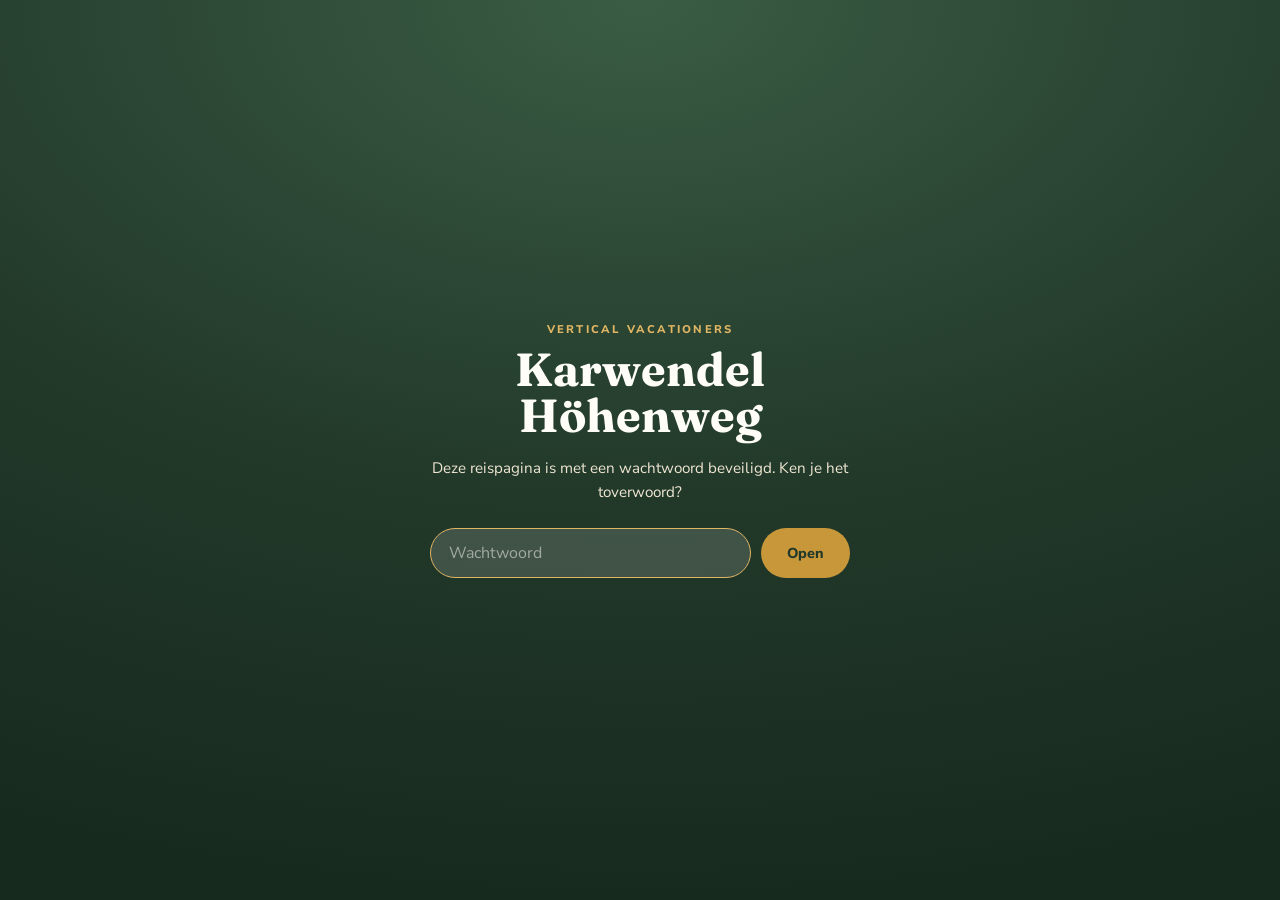
==== commit 16bebb0b: "Add files via upload" ====
--- a/index.html
+++ b/index.html
@@ -144,6 +144,24 @@
 
 <div id="printBooklet" class="print-booklet"></div>
 
+<div class="topic-overlay" id="topicOverlay" hidden onclick="if(event.target===this) kwCloseTopic()">
+  <div class="topic-sheet" role="dialog" aria-modal="true" aria-label="Onderwerp" tabindex="-1">
+    <div class="topic-bar">
+      <nav class="topic-tabs" id="topicTabs" aria-label="Onderwerpen">
+        <button type="button" data-topic="drive" onclick="kwOpenTopic('drive')">Rit</button>
+        <button type="button" data-topic="hotels" onclick="kwOpenTopic('hotels')">Hotels</button>
+        <button type="button" data-topic="hike" onclick="kwOpenTopic('hike')">Wandeling</button>
+        <button type="button" data-topic="packinglist" onclick="kwOpenTopic('packinglist')">Paklijst</button>
+        <button type="button" data-topic="todos" onclick="kwOpenTopic('todos')">To do's</button>
+      </nav>
+      <button type="button" class="topic-close" onclick="kwCloseTopic()" aria-label="Sluiten">✕</button>
+    </div>
+    <div class="topic-scroll" id="topicScroll">
+      <div class="topic-content" id="topicContent"></div>
+    </div>
+  </div>
+</div>
+
 <footer class="site-footer">
   <b>Vertical Vacationers</b> · 16–23 augustus 2026 · Jorg · Sara · Freddie · Layla · Ward · Charlotte
 </footer>
--- a/styles.css
+++ b/styles.css
@@ -56,8 +56,22 @@
 }
 .topnav a:hover{background:var(--forest-2);}
 .topnav a[aria-current="page"]{background:var(--gold); color:var(--forest);}
-@media (max-width:700px){
-  .topnav{flex-wrap:nowrap; overflow-x:auto; max-width:100%; padding-bottom:2px;}
+.nav-toggle{
+  display:none; align-items:center; justify-content:center;
+  width:44px; height:44px; border-radius:10px; border:1.5px solid rgba(255,255,255,.28);
+  background:transparent; color:var(--paper); cursor:pointer; padding:0;
+}
+.nav-toggle:hover{background:rgba(255,255,255,.08);}
+@media (max-width:820px){
+  .nav-toggle{display:inline-flex;}
+  .topnav{
+    display:none; position:absolute; top:100%; left:0; right:0;
+    flex-direction:column; align-items:stretch; gap:4px;
+    background:var(--forest); padding:10px 6vw 16px;
+    box-shadow:0 14px 26px rgba(0,0,0,.28);
+  }
+  .topbar.nav-open .topnav{display:flex;}
+  .topnav a{padding:12px 14px; border-radius:10px; font-size:1rem;}
 }
 
 /* ---------------- Page header ---------------- */
@@ -82,9 +96,10 @@
 }
 
 .mountain-title{
-  text-align:center; margin-top:32px; font-size:clamp(2.2rem,6vw,3.6rem); color:var(--forest); line-height:1;
+  text-align:center; margin-top:clamp(16px,3.2vh,32px); font-size:clamp(2.2rem,6vw,3.6rem); color:var(--forest); line-height:1;
   position:relative; z-index:2;
 }
+main > .divider{margin:clamp(10px,1.8vh,18px) auto;}
 
 .mt-lead{
   max-width:640px; margin:0 auto 0; padding:0 6vw; position:relative; z-index:2;
@@ -92,9 +107,9 @@
 }
 
 .mountain-timeline{
-  width:100%; max-width:2200px; margin:20px auto 0; position:relative; z-index:2;
-}
-.mt-inner{position:relative; width:100%; aspect-ratio:1200/400; min-height:410px;}
+  width:100%; max-width:2200px; margin:clamp(8px,2vh,20px) auto 0; position:relative; z-index:2;
+}
+.mt-inner{position:relative; width:100%; height:clamp(400px, 46vh, 560px);}
 .mt-contour{position:absolute; inset:0; width:100%; height:100%; display:block;}
 .mt-far{fill:var(--forest-3); opacity:.22;}
 .mt-back{fill:var(--forest-3); opacity:.45;}
@@ -104,22 +119,22 @@
 
 .mt-nodes{position:absolute; inset:0;}
 .mt-node{
-  position:absolute; transform:translate(-50%, calc(-100% + 26px));
+  position:absolute; transform:translate(-50%, calc(-100% + 34px));
   display:flex; flex-direction:column; align-items:center; text-align:center;
-  text-decoration:none; color:inherit; width:120px;
+  text-decoration:none; color:inherit; width:130px; cursor:pointer;
 }
 .mt-node .mt-label{
-  font-family:'Fraunces',serif; font-weight:700; font-size:.98rem; color:var(--forest);
-  background:var(--paper); padding:2px 10px; border-radius:100px; box-shadow:0 4px 10px rgba(20,20,10,.12);
+  font-family:'Fraunces',serif; font-weight:700; font-size:clamp(.98rem,1.05vw,1.18rem); color:var(--forest);
+  background:var(--paper); padding:3px 12px; border-radius:100px; box-shadow:0 4px 10px rgba(20,20,10,.12);
 }
 .mt-node .mt-icon{
-  position:relative; width:56px; height:56px; margin-top:10px;
+  position:relative; width:clamp(64px,4.8vw,86px); height:clamp(64px,4.8vw,86px); margin-top:11px;
   display:flex; align-items:center; justify-content:center;
   background:var(--cream-2); border:3px solid var(--paper); border-radius:50%;
   box-shadow:0 10px 22px rgba(20,20,10,.28);
   transition:transform .18s ease, box-shadow .18s ease;
 }
-.mt-node .mt-icon svg{width:28px; height:28px; stroke:var(--forest); fill:none; stroke-width:1.7;}
+.mt-node .mt-icon svg{width:52%; height:52%; stroke:var(--forest); fill:none; stroke-width:1.7;}
 .mt-node:hover .mt-icon{transform:translateY(-4px); box-shadow:0 14px 28px rgba(20,20,10,.34);}
 .hiker-marker{
   position:absolute; width:51px; height:51px; transform:translate(-50%,-100%);
@@ -156,7 +171,7 @@
 
 .home-actions{
   display:flex; justify-content:center; align-items:center; gap:14px;
-  padding:0 6vw 48px; flex-wrap:wrap;
+  padding:0 6vw clamp(24px,4vh,48px); flex-wrap:wrap;
 }
 .reset-btn{
   background:none; color:var(--forest-2); border:1.5px solid var(--line); border-radius:100px;
@@ -220,6 +235,56 @@
   20%,60%{transform:translateX(-9px);}
   40%,80%{transform:translateX(9px);}
 }
+
+/* ---------------- Topic pop-up overlay (home) ---------------- */
+.topic-overlay{
+  position:fixed; inset:0; z-index:150;
+  background:rgba(20,25,18,.62);
+  display:flex; align-items:stretch; justify-content:center;
+}
+.topic-overlay[hidden]{display:none;}
+.topic-sheet{
+  background:var(--cream); width:100%; max-width:1040px; max-height:100dvh;
+  display:flex; flex-direction:column; box-shadow:0 0 60px rgba(0,0,0,.4);
+  animation:topicIn .22s ease;
+}
+@keyframes topicIn{from{opacity:0; transform:translateY(12px);} to{opacity:1; transform:translateY(0);}}
+@media (min-width:900px){
+  .topic-overlay{padding:24px;}
+  .topic-sheet{max-height:calc(100dvh - 48px); border-radius:20px; overflow:hidden;}
+}
+.topic-bar{
+  display:flex; align-items:center; gap:12px; flex-shrink:0;
+  background:var(--forest); padding:10px 12px 10px 18px;
+}
+.topic-tabs{display:flex; gap:4px; overflow-x:auto; flex:1;}
+.topic-tabs button{
+  border:none; background:transparent; color:var(--cream); cursor:pointer;
+  font-family:inherit; font-weight:700; font-size:.85rem; letter-spacing:.02em;
+  padding:8px 14px; border-radius:100px; white-space:nowrap;
+  transition:background .15s ease, color .15s ease;
+}
+.topic-tabs button:hover{background:var(--forest-2);}
+.topic-tabs button[aria-current="page"]{background:var(--gold); color:var(--forest);}
+.topic-close{
+  flex-shrink:0; width:40px; height:40px; border-radius:50%; border:none;
+  background:rgba(255,255,255,.1); color:var(--paper); font-size:1rem; cursor:pointer;
+  transition:background .15s ease;
+}
+.topic-close:hover{background:rgba(255,255,255,.2);}
+.topic-scroll{flex:1; overflow-y:auto; -webkit-overflow-scrolling:touch;}
+.topic-content .page-header{padding-top:40px;}
+.topic-loading{padding:80px 24px; text-align:center; color:var(--muted); font-weight:700;}
+.topic-next{
+  max-width:980px; margin:0 auto; padding:8px 6vw 48px;
+  display:flex; justify-content:flex-end;
+}
+.topic-next button{
+  background:var(--forest); color:var(--paper); border:none; border-radius:100px;
+  padding:13px 26px; font-weight:800; letter-spacing:.03em; font-size:.9rem;
+  cursor:pointer; font-family:inherit; transition:background .15s ease;
+}
+.topic-next button:hover{background:var(--forest-2);}
 
 .modal-overlay{
   position:fixed; inset:0; background:rgba(20,25,18,.6); z-index:100;
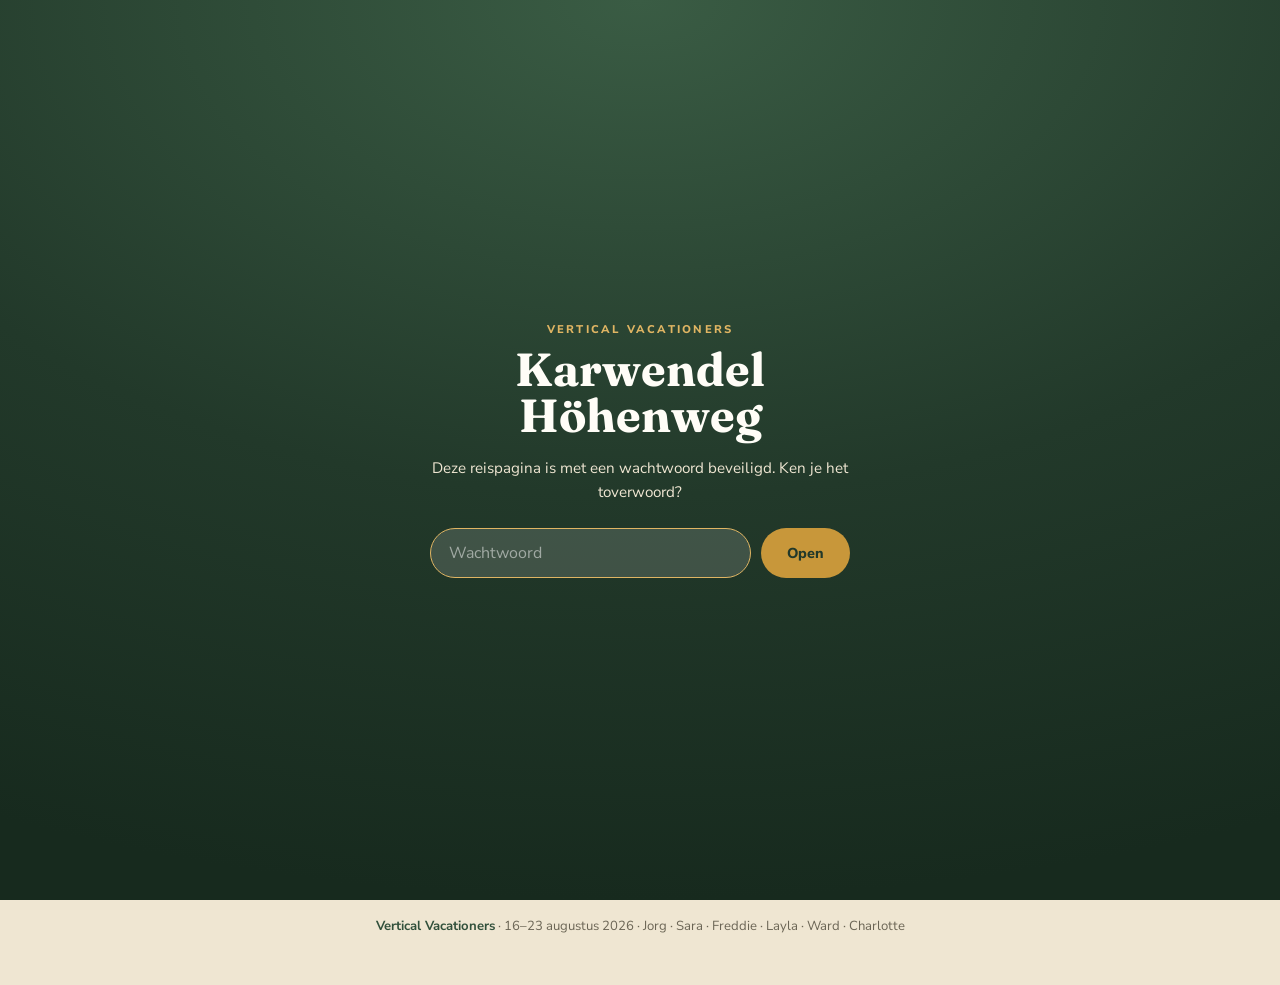
==== commit a1863781: "Add files via upload" ====
--- a/index.html
+++ b/index.html
@@ -140,6 +140,13 @@
     <button type="button" class="reset-btn print-btn" onclick="kwPrintBooklet()">Print reisboekje</button>
     <button type="button" class="more-info-btn" onclick="kwOpenModal('infoModal')">Meer informatie</button>
   </div>
+
+  <div class="getto-cta">
+    <a class="getto-btn" href="gettoknow.html">
+      <svg viewBox="0 0 24 24"><circle cx="9" cy="8" r="3"/><path d="M3.5 20a5.5 5.5 0 0 1 11 0"/><circle cx="17" cy="8.5" r="2.5"/><path d="M15.5 14.2A5 5 0 0 1 20.5 19"/></svg>
+      Leer ons kennen
+    </a>
+  </div>
 </main>
 
 <div id="printBooklet" class="print-booklet"></div>
@@ -156,9 +163,7 @@
       </nav>
       <button type="button" class="topic-close" onclick="kwCloseTopic()" aria-label="Sluiten">✕</button>
     </div>
-    <div class="topic-scroll" id="topicScroll">
-      <div class="topic-content" id="topicContent"></div>
-    </div>
+    <iframe class="topic-frame" id="topicFrame" title="Onderwerp"></iframe>
   </div>
 </div>
 
--- a/styles.css
+++ b/styles.css
@@ -141,7 +141,7 @@
   transition:left 1.1s cubic-bezier(.4,0,.2,1), top 1.1s cubic-bezier(.4,0,.2,1);
   z-index:6;
 }
-.hiker-marker img{width:100%; height:100%; object-fit:contain; display:block; mix-blend-mode:multiply; position:relative; z-index:1;}
+.hiker-marker img{width:100%; height:100%; object-fit:contain; display:block; position:relative; z-index:1;}
 .hiker-marker.arrived::before{
   content:""; position:absolute; inset:-7px; border-radius:50%; background:var(--gold); opacity:.4; z-index:0;
 }
@@ -236,6 +236,24 @@
   40%,80%{transform:translateX(9px);}
 }
 
+/* Secret-word reveal: a full-screen video on top of the gate. */
+.gate-video{
+  position:fixed; inset:0; z-index:210; padding:24px;
+  display:flex; align-items:center; justify-content:center;
+  background:#0b120e;
+}
+.gate-video-frame{
+  position:relative; width:min(960px,100%); aspect-ratio:16/9;
+  border-radius:14px; overflow:hidden; box-shadow:0 30px 80px rgba(0,0,0,.6);
+}
+.gate-video-frame iframe{position:absolute; inset:0; width:100%; height:100%; border:0;}
+.gate-video-close{
+  position:absolute; top:18px; right:18px; width:44px; height:44px; border-radius:50%;
+  border:none; background:rgba(255,255,255,.16); color:#fff; font-size:1.1rem; cursor:pointer; z-index:1;
+  transition:background .15s ease;
+}
+.gate-video-close:hover{background:rgba(255,255,255,.28);}
+
 /* ---------------- Topic pop-up overlay (home) ---------------- */
 .topic-overlay{
   position:fixed; inset:0; z-index:150;
@@ -272,19 +290,12 @@
   transition:background .15s ease;
 }
 .topic-close:hover{background:rgba(255,255,255,.2);}
-.topic-scroll{flex:1; overflow-y:auto; -webkit-overflow-scrolling:touch;}
-.topic-content .page-header{padding-top:40px;}
-.topic-loading{padding:80px 24px; text-align:center; color:var(--muted); font-weight:700;}
-.topic-next{
-  max-width:980px; margin:0 auto; padding:8px 6vw 48px;
-  display:flex; justify-content:flex-end;
-}
-.topic-next button{
-  background:var(--forest); color:var(--paper); border:none; border-radius:100px;
-  padding:13px 26px; font-weight:800; letter-spacing:.03em; font-size:.9rem;
-  cursor:pointer; font-family:inherit; transition:background .15s ease;
-}
-.topic-next button:hover{background:var(--forest-2);}
+.topic-frame{flex:1; width:100%; border:0; display:block; background:var(--cream);}
+
+/* A subpage shown inside the home overlay iframe hides its own nav/footer. */
+.kw-embedded .topbar,
+.kw-embedded .site-footer{display:none !important;}
+.kw-embedded .page-header{padding-top:40px;}
 
 .modal-overlay{
   position:fixed; inset:0; background:rgba(20,25,18,.6); z-index:100;
@@ -462,6 +473,88 @@
 }
 .site-footer b{color:var(--forest-2);}
 
+/* ---------------- Leer ons kennen (profile cards) ---------------- */
+.profile-grid{
+  display:grid; grid-template-columns:repeat(auto-fill, minmax(280px, 1fr));
+  gap:20px; margin-top:24px;
+}
+.profile-card{
+  display:flex; flex-direction:column;
+  background:var(--paper); border:1.5px solid var(--line); border-radius:16px;
+  box-shadow:0 12px 28px rgba(20,20,10,.1); padding:22px 24px 24px;
+}
+.profile-card-head{display:flex; align-items:center; gap:14px;}
+.profile-avatar{
+  width:44px; height:44px; flex-shrink:0; border-radius:50%;
+  display:flex; align-items:center; justify-content:center;
+  background:var(--forest); color:var(--gold-2);
+  font-family:'Fraunces',serif; font-weight:700; font-size:1.3rem;
+}
+.profile-card-head h2{font-family:'Fraunces',serif; font-size:1.4rem; color:var(--forest);}
+.profile-card-body{flex:1; margin-top:16px;}
+.profile-empty{color:var(--muted); font-size:.9rem; line-height:1.6; font-style:italic;}
+.profile-fields{display:flex; flex-direction:column; gap:12px;}
+.profile-field dt{
+  font-weight:800; letter-spacing:.04em; text-transform:uppercase;
+  font-size:.68rem; color:var(--gold-ink);
+}
+.profile-field dd{margin-top:3px; color:#4a4436; font-size:.92rem; line-height:1.55;}
+.profile-updated{margin-top:16px; font-size:.72rem; color:var(--muted); font-style:italic;}
+.profile-edit-btn{
+  align-self:flex-start; margin-top:20px;
+  background:var(--cream-2); color:var(--forest-2); border:1.5px solid var(--line);
+  border-radius:100px; padding:9px 20px; font-weight:800; font-size:.82rem;
+  cursor:pointer; font-family:inherit; transition:border-color .15s ease, color .15s ease;
+}
+.profile-edit-btn:hover{border-color:var(--gold-2); color:var(--forest);}
+.profile-edit-btn:disabled{opacity:.5; cursor:not-allowed;}
+
+/* Edit modal: PIN gate + form */
+.profile-pin-form{display:flex; gap:10px; margin-top:20px;}
+.profile-form{display:flex; flex-direction:column; gap:16px; margin-top:20px;}
+.profile-form-field{display:flex; flex-direction:column; gap:6px;}
+.profile-form-field > span{
+  font-weight:800; letter-spacing:.03em; font-size:.8rem; color:var(--forest-2);
+}
+.profile-input{
+  width:100%; padding:11px 14px; border-radius:12px; border:1.5px solid var(--line);
+  font-family:inherit; font-size:.92rem; background:var(--paper); color:var(--ink);
+}
+.profile-pin-form .profile-input{border-radius:100px;}
+textarea.profile-input{resize:vertical; min-height:70px; line-height:1.5;}
+.profile-input:focus{outline:none; border-color:var(--gold-2);}
+.profile-form-actions{display:flex; justify-content:flex-end; gap:10px; margin-top:4px;}
+.profile-save-btn{
+  background:var(--forest); color:var(--paper); border:none; border-radius:100px;
+  padding:11px 24px; font-weight:800; font-size:.82rem; cursor:pointer; font-family:inherit;
+  transition:background .15s ease;
+}
+.profile-save-btn:hover{background:var(--forest-2);}
+.profile-save-btn:disabled{opacity:.6; cursor:wait;}
+.profile-cancel-btn{
+  background:none; color:var(--forest-2); border:1.5px solid var(--line); border-radius:100px;
+  padding:11px 24px; font-weight:800; font-size:.82rem; cursor:pointer; font-family:inherit;
+}
+.profile-cancel-btn:hover{border-color:var(--gold-2);}
+.profile-error{margin-top:14px; color:var(--red); font-size:.85rem; font-weight:700;}
+
+/* The "Leer ons kennen" call-to-action button on the home page */
+.getto-cta{
+  display:flex; justify-content:center; padding:0 6vw clamp(28px,5vh,56px);
+}
+.getto-btn{
+  display:inline-flex; align-items:center; gap:10px; text-decoration:none;
+  background:var(--forest); color:var(--paper); border-radius:100px;
+  padding:15px 34px; font-weight:800; letter-spacing:.05em; font-size:.9rem; text-transform:uppercase;
+  box-shadow:0 10px 22px rgba(20,20,10,.18); transition:background .15s ease;
+}
+.getto-btn:hover{background:var(--forest-2);}
+.getto-btn svg{width:20px; height:20px; stroke:var(--gold-2); fill:none; stroke-width:1.8;}
+
+@media (max-width:520px){
+  .profile-grid{grid-template-columns:1fr;}
+}
+
 @media (max-width:860px){
   .pack-grid{grid-template-columns:1fr;}
 }
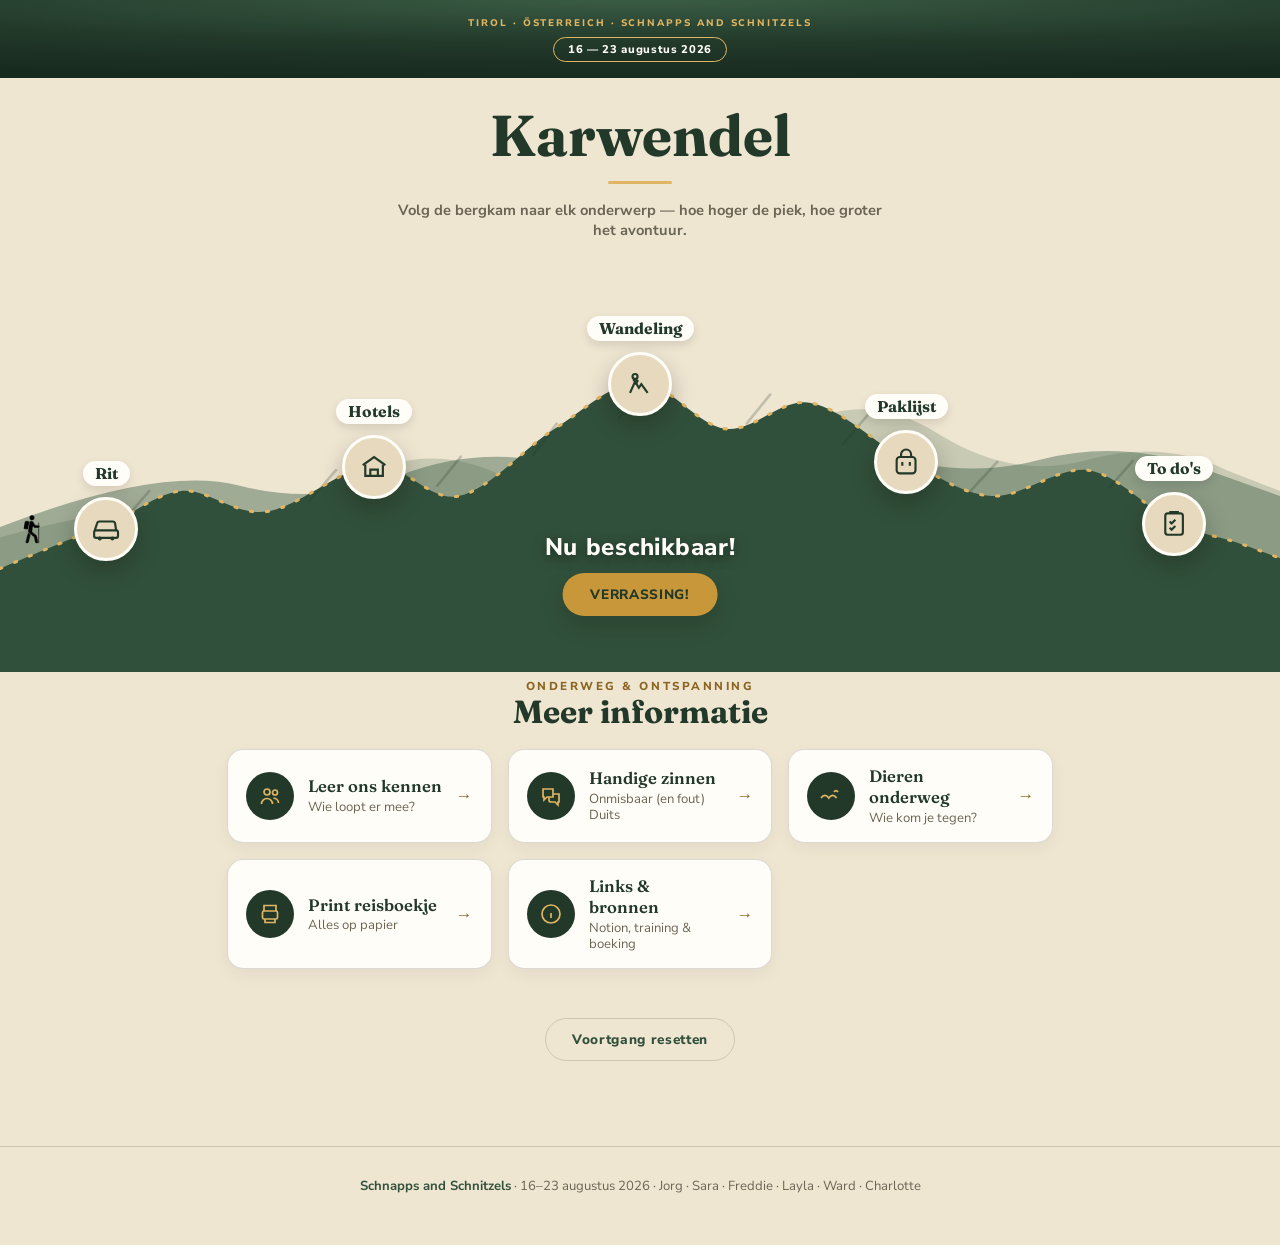
==== commit f1bd0319: "Add files via upload" ====
--- a/index.html
+++ b/index.html
@@ -3,10 +3,10 @@
 <head>
 <meta charset="UTF-8">
 <meta name="viewport" content="width=device-width, initial-scale=1.0">
-<title>Karwendel Höhenweg 2026 · Vertical Vacationers</title>
+<title>Karwendel Höhenweg 2026 · Schnapps and Schnitzels</title>
 <meta name="description" content="Onze hüttentocht door het Karwendel — 16 tot 23 augustus 2026. Rit, hotels, wandeling, paklijst en to do's op één plek.">
 <meta property="og:type" content="website">
-<meta property="og:title" content="Karwendel Höhenweg 2026 · Vertical Vacationers">
+<meta property="og:title" content="Karwendel Höhenweg 2026 · Schnapps and Schnitzels">
 <meta property="og:description" content="Onze hüttentocht door het Karwendel — 16 tot 23 augustus 2026. Rit, hotels, wandeling, paklijst en to do's op één plek.">
 <meta property="og:image" content="og-image.png">
 <meta name="twitter:card" content="summary_large_image">
@@ -14,26 +14,12 @@
 <link rel="preconnect" href="https://fonts.googleapis.com">
 <link rel="preconnect" href="https://fonts.gstatic.com" crossorigin>
 <link href="https://fonts.googleapis.com/css2?family=Fraunces:opsz,wght@9..144,400;9..144,500;9..144,600;9..144,700;9..144,900&family=Nunito+Sans:wght@400;600;700;800;900&display=swap" rel="stylesheet">
-<link rel="stylesheet" href="styles.css">
+<link rel="stylesheet" href="styles.css?v=5">
 </head>
 <body>
 
-<div class="gate" id="gate">
-  <div class="gate-card">
-    <div class="gate-kicker">Vertical Vacationers</div>
-    <h1 class="gate-title">Karwendel Höhenweg</h1>
-    <p class="gate-text">Deze reispagina is met een wachtwoord beveiligd. Ken je het toverwoord?</p>
-    <form class="gate-form" id="gateForm" autocomplete="off">
-      <input type="password" class="gate-input" id="gateInput" placeholder="Wachtwoord" aria-label="Wachtwoord" autocomplete="off" autofocus>
-      <button type="submit" class="gate-btn">Open</button>
-    </form>
-    <p class="gate-hint" id="gateHint" hidden>Bijna! Denk aan waar deze hele reis naartoe telt…</p>
-  </div>
-</div>
-<script>try{if(localStorage.getItem('kw2026_unlocked')==='1'){var g=document.getElementById('gate');if(g)g.hidden=true;}}catch(e){}</script>
-
 <header class="home-hero">
-  <div class="kicker">Tirol · Österreich · Vertical Vacationers</div>
+  <div class="kicker">Tirol · Österreich · Schnapps and Schnitzels</div>
   <div class="dates-badge">16 — 23 augustus 2026</div>
 </header>
 
@@ -85,14 +71,14 @@
         </span>
       </a>
 
-      <a class="mt-node" data-topic="packinglist" href="packinglist.html" style="left:70.8%; top:48.75%;">
+      <a class="mt-node" data-topic="packinglist" href="https://app.notion.com/p/Packing-list-31c5d8066162808b98edd8fb2898de70" style="left:70.8%; top:48.75%;">
         <span class="mt-label">Paklijst</span>
         <span class="mt-icon">
           <svg viewBox="0 0 24 24"><path d="M8 8V6a4 4 0 0 1 8 0v2"/><rect x="4.5" y="8" width="15" height="13" rx="2.5"/><path d="M9 12v3M15 12v3"/></svg>
         </span>
       </a>
 
-      <a class="mt-node" data-topic="todos" href="todos.html" style="left:91.7%; top:63.75%;">
+      <a class="mt-node" data-topic="todos" href="https://app.notion.com/p/Huttentocht-2026-3135d80661628060a652f41e90de5022" style="left:91.7%; top:63.75%;">
         <span class="mt-label">To do's</span>
         <span class="mt-icon">
           <svg viewBox="0 0 24 24"><rect x="5" y="3.5" width="14" height="17" rx="2"/><path d="M9 3.5V2.5h6v1"/><path d="M8.5 10l1.5 1.5L13 8.5M8.5 15l1.5 1.5 3-3"/></svg>
@@ -124,28 +110,53 @@
        <span class="mt-list-icon"><svg viewBox="0 0 24 24" fill="none" stroke-width="1.7"><path d="M4 19l4-9 3 5 2-3 5 7"/><circle cx="8" cy="6" r="2"/><path d="M6.5 9.5L8 8l2 1.5-1.5 3"/></svg></span>
        <span class="mt-list-label">Wandeling</span>
      </a>
-     <a href="packinglist.html">
+     <a href="https://app.notion.com/p/Packing-list-31c5d8066162808b98edd8fb2898de70" data-topic="packinglist">
        <span class="mt-list-icon"><svg viewBox="0 0 24 24" fill="none" stroke-width="1.7"><path d="M8 8V6a4 4 0 0 1 8 0v2"/><rect x="4.5" y="8" width="15" height="13" rx="2.5"/><path d="M9 12v3M15 12v3"/></svg></span>
        <span class="mt-list-label">Paklijst</span>
      </a>
-     <a href="todos.html">
+     <a href="https://app.notion.com/p/Huttentocht-2026-3135d80661628060a652f41e90de5022" data-topic="todos">
        <span class="mt-list-icon"><svg viewBox="0 0 24 24" fill="none" stroke-width="1.7"><rect x="5" y="3.5" width="14" height="17" rx="2"/><path d="M9 3.5V2.5h6v1"/><path d="M8.5 10l1.5 1.5L13 8.5M8.5 15l1.5 1.5 3-3"/></svg></span>
        <span class="mt-list-label">To do's</span>
      </a>
    </nav>
   </section>
 
-  <div class="home-actions">
+  <section class="extras" aria-label="Meer">
+    <div class="extras-head">
+      <div class="eyebrow">Onderweg &amp; ontspanning</div>
+      <h2>Meer informatie</h2>
+    </div>
+    <div class="extras-grid">
+      <a class="extra-card" href="gettoknow.html" onclick="return kwOpenPage(event,'gettoknow.html','Leer ons kennen')">
+        <span class="extra-icon"><svg viewBox="0 0 24 24"><circle cx="9" cy="8" r="3"/><path d="M3.5 20a5.5 5.5 0 0 1 11 0"/><circle cx="17" cy="8.5" r="2.5"/><path d="M15.5 14.2A5 5 0 0 1 20.5 19"/></svg></span>
+        <span class="extra-text"><b>Leer ons kennen</b><small>Wie loopt er mee?</small></span>
+        <span class="extra-arrow" aria-hidden="true">→</span>
+      </a>
+      <a class="extra-card" href="phrasebook.html" onclick="return kwOpenPage(event,'phrasebook.html','Handige zinnen')">
+        <span class="extra-icon"><svg viewBox="0 0 24 24"><path d="M4 5h10v8H8l-3 3v-3H4z"/><path d="M10 13v3a2 2 0 0 0 2 2h4l3 3v-3h1v-8h-6"/></svg></span>
+        <span class="extra-text"><b>Handige zinnen</b><small>Onmisbaar (en fout) Duits</small></span>
+        <span class="extra-arrow" aria-hidden="true">→</span>
+      </a>
+      <a class="extra-card" href="animals.html" onclick="return kwOpenPage(event,'animals.html','Dieren onderweg')">
+        <span class="extra-icon"><svg viewBox="0 0 24 24"><path d="M2 14c2.6-3.6 5.2-3.6 7.8 0 2.6-3.6 5.2-3.6 7.8 0"/><path d="M15 8c1.3-1.8 2.7-1.8 4 0"/></svg></span>
+        <span class="extra-text"><b>Dieren onderweg</b><small>Wie kom je tegen?</small></span>
+        <span class="extra-arrow" aria-hidden="true">→</span>
+      </a>
+      <button type="button" class="extra-card print-btn" onclick="kwPrintBooklet()">
+        <span class="extra-icon"><svg viewBox="0 0 24 24"><path d="M6 9V3.5h12V9"/><rect x="4.5" y="9" width="15" height="8" rx="1.5"/><path d="M7 17v3.5h10V17"/><path d="M16 12.5h.01"/></svg></span>
+        <span class="extra-text"><b class="btn-label">Print reisboekje</b><small>Alles op papier</small></span>
+        <span class="extra-arrow" aria-hidden="true">→</span>
+      </button>
+      <button type="button" class="extra-card" onclick="kwOpenModal('infoModal')">
+        <span class="extra-icon"><svg viewBox="0 0 24 24"><circle cx="12" cy="12" r="9"/><path d="M12 11v5"/><path d="M12 7.5h.01"/></svg></span>
+        <span class="extra-text"><b>Links &amp; bronnen</b><small>Notion, training &amp; boeking</small></span>
+        <span class="extra-arrow" aria-hidden="true">→</span>
+      </button>
+    </div>
+  </section>
+
+  <div class="reset-row" id="resetRow" hidden>
     <button type="button" class="reset-btn" onclick="kwResetVisited()">Voortgang resetten</button>
-    <button type="button" class="reset-btn print-btn" onclick="kwPrintBooklet()">Print reisboekje</button>
-    <button type="button" class="more-info-btn" onclick="kwOpenModal('infoModal')">Meer informatie</button>
-  </div>
-
-  <div class="getto-cta">
-    <a class="getto-btn" href="gettoknow.html">
-      <svg viewBox="0 0 24 24"><circle cx="9" cy="8" r="3"/><path d="M3.5 20a5.5 5.5 0 0 1 11 0"/><circle cx="17" cy="8.5" r="2.5"/><path d="M15.5 14.2A5 5 0 0 1 20.5 19"/></svg>
-      Leer ons kennen
-    </a>
   </div>
 </main>
 
@@ -158,8 +169,6 @@
         <button type="button" data-topic="drive" onclick="kwOpenTopic('drive')">Rit</button>
         <button type="button" data-topic="hotels" onclick="kwOpenTopic('hotels')">Hotels</button>
         <button type="button" data-topic="hike" onclick="kwOpenTopic('hike')">Wandeling</button>
-        <button type="button" data-topic="packinglist" onclick="kwOpenTopic('packinglist')">Paklijst</button>
-        <button type="button" data-topic="todos" onclick="kwOpenTopic('todos')">To do's</button>
       </nav>
       <button type="button" class="topic-close" onclick="kwCloseTopic()" aria-label="Sluiten">✕</button>
     </div>
@@ -167,8 +176,18 @@
   </div>
 </div>
 
+<div class="topic-overlay" id="pageOverlay" hidden onclick="if(event.target===this) kwClosePage()">
+  <div class="topic-sheet" role="dialog" aria-modal="true" aria-label="Pagina" tabindex="-1">
+    <div class="topic-bar">
+      <span class="topic-title" id="pageOverlayTitle"></span>
+      <button type="button" class="topic-close" onclick="kwClosePage()" aria-label="Sluiten">✕</button>
+    </div>
+    <iframe class="topic-frame" id="pageFrame" title="Pagina"></iframe>
+  </div>
+</div>
+
 <footer class="site-footer">
-  <b>Vertical Vacationers</b> · 16–23 augustus 2026 · Jorg · Sara · Freddie · Layla · Ward · Charlotte
+  <b>Schnapps and Schnitzels</b> · 16–23 augustus 2026 · Jorg · Sara · Freddie · Layla · Ward · Charlotte
 </footer>
 
 <div class="modal-overlay" id="infoModal" hidden onclick="if(event.target===this) kwCloseModal('infoModal')">
@@ -192,7 +211,7 @@
   </div>
 </div>
 
-<script src="script.js"></script>
-<script>kwInitGate(); kwTuneMountain(); kwPlaceHiker(); kwStartCountdown();</script>
+<script src="script.js?v=5"></script>
+<script>kwTuneMountain(); kwPlaceHiker(); kwStartCountdown(); kwRefreshResetButton();</script>
 </body>
 </html>
--- a/styles.css
+++ b/styles.css
@@ -203,56 +203,6 @@
 }
 .more-info-btn:hover{background:var(--forest-2);}
 
-/* ---------------- Password gate (home, first visit) ---------------- */
-.gate{
-  position:fixed; inset:0; z-index:200; padding:24px;
-  display:flex; align-items:center; justify-content:center;
-  background:radial-gradient(120% 100% at 50% 0%, #3a5c44 0%, #22392a 55%, #172a1e 100%);
-}
-.gate[hidden]{display:none;}
-.gate-card{max-width:420px; width:100%; text-align:center; color:var(--paper);}
-.gate-kicker{font-weight:800; letter-spacing:.2em; text-transform:uppercase; font-size:.7rem; color:var(--gold-2);}
-.gate-title{font-family:'Fraunces',serif; font-size:clamp(2rem,7vw,2.9rem); color:var(--paper); margin-top:10px; line-height:1;}
-.gate-text{margin-top:16px; color:var(--cream); font-size:.95rem; line-height:1.6;}
-.gate-form{display:flex; gap:10px; margin-top:24px;}
-.gate-input{
-  flex:1; min-width:0; padding:13px 18px; border-radius:100px;
-  border:1.5px solid rgba(255,255,255,.28); background:rgba(255,255,255,.08);
-  color:var(--paper); font-family:inherit; font-size:1rem;
-}
-.gate-input::placeholder{color:rgba(255,255,255,.5);}
-.gate-input:focus{outline:none; border-color:var(--gold-2); background:rgba(255,255,255,.14);}
-.gate-btn{
-  background:var(--gold); color:var(--forest); border:none; border-radius:100px;
-  padding:0 26px; font-weight:800; font-size:.9rem; cursor:pointer; font-family:inherit;
-  transition:background .15s ease;
-}
-.gate-btn:hover{background:var(--gold-2);}
-.gate-hint{margin-top:16px; font-size:.85rem; color:var(--gold-2);}
-.gate.shake .gate-card{animation:gateShake .4s ease;}
-@keyframes gateShake{
-  0%,100%{transform:translateX(0);}
-  20%,60%{transform:translateX(-9px);}
-  40%,80%{transform:translateX(9px);}
-}
-
-/* Secret-word reveal: a full-screen video on top of the gate. */
-.gate-video{
-  position:fixed; inset:0; z-index:210; padding:24px;
-  display:flex; align-items:center; justify-content:center;
-  background:#0b120e;
-}
-.gate-video-frame{
-  position:relative; width:min(960px,100%); aspect-ratio:16/9;
-  border-radius:14px; overflow:hidden; box-shadow:0 30px 80px rgba(0,0,0,.6);
-}
-.gate-video-frame iframe{position:absolute; inset:0; width:100%; height:100%; border:0;}
-.gate-video-close{
-  position:absolute; top:18px; right:18px; width:44px; height:44px; border-radius:50%;
-  border:none; background:rgba(255,255,255,.16); color:#fff; font-size:1.1rem; cursor:pointer; z-index:1;
-  transition:background .15s ease;
-}
-.gate-video-close:hover{background:rgba(255,255,255,.28);}
 
 /* ---------------- Topic pop-up overlay (home) ---------------- */
 .topic-overlay{
@@ -275,6 +225,7 @@
   display:flex; align-items:center; gap:12px; flex-shrink:0;
   background:var(--forest); padding:10px 12px 10px 18px;
 }
+.topic-title{flex:1; color:var(--paper); font-family:'Fraunces',serif; font-weight:600; font-size:1.05rem; padding-left:2px;}
 .topic-tabs{display:flex; gap:4px; overflow-x:auto; flex:1;}
 .topic-tabs button{
   border:none; background:transparent; color:var(--cream); cursor:pointer;
@@ -429,6 +380,7 @@
   border-radius:12px; padding:12px 16px; font-size:.85rem; color:var(--muted); line-height:1.5;
 }
 .local-note b{color:var(--forest-2);}
+.local-note.note-warn span{background:#f6ecd9; border-color:#e2c88f; color:#7a5a1e;}
 
 /* ---------------- Checklist ---------------- */
 .checklist{list-style:none; margin-top:14px;}
@@ -465,6 +417,38 @@
   transition:border-color .15s ease;
 }
 .add-item-row button:hover{border-color:var(--gold-2);}
+.check-item input:disabled{opacity:.45; cursor:not-allowed;}
+
+/* ---------------- Packing: who-are-you picker & scope ---------------- */
+.person-picker{
+  max-width:980px; margin:16px auto 0; padding:0 6vw;
+  display:flex; flex-wrap:wrap; align-items:center; gap:10px 14px;
+}
+.person-picker > label{font-weight:800; color:var(--forest); font-size:.95rem;}
+.person-select{
+  padding:10px 18px; border-radius:100px; border:1.5px solid var(--line);
+  background:var(--paper); color:var(--ink); font-family:inherit; font-size:.92rem; font-weight:700;
+  cursor:pointer; min-width:190px;
+}
+.person-select:focus{outline:none; border-color:var(--gold-2);}
+.person-hint{flex-basis:100%; color:var(--muted); font-size:.85rem; line-height:1.45; margin:0;}
+
+.scope-tag{
+  margin-left:8px; font-weight:800; letter-spacing:.03em; text-transform:none;
+  font-size:.64rem; padding:3px 10px; border-radius:100px;
+  background:var(--gold-2); color:var(--forest); vertical-align:middle;
+}
+.scope-tag.scope-personal{background:var(--cream-2); color:var(--forest-2);}
+.group-block .check-item{border-color:#e2c88f; background:#fffaf0;}
+
+.item-meta{
+  flex-shrink:0; align-self:center; white-space:nowrap;
+  font-weight:800; letter-spacing:.02em; font-size:.66rem;
+  padding:3px 10px; border-radius:100px; background:var(--cream-2); color:var(--muted);
+}
+.item-meta.meta-group{background:#f3e0df; color:#8c1f29;}
+.item-meta.meta-group.is-set{background:#e4efe0; color:#2f5233;}
+.item-meta.meta-personal{background:#eef2e9; color:var(--forest-2);}
 
 /* ---------------- Footer ---------------- */
 .site-footer{
@@ -551,6 +535,114 @@
 .getto-btn:hover{background:var(--forest-2);}
 .getto-btn svg{width:20px; height:20px; stroke:var(--gold-2); fill:none; stroke-width:1.8;}
 
+/* ---------------- Phrasebook (joke) ---------------- */
+.phrase-list{list-style:none; display:grid; gap:16px; margin:6px 0 0; padding:0; counter-reset:phrase;}
+.phrase-card{
+  position:relative; background:var(--paper); border:1px solid var(--line);
+  border-radius:16px; padding:20px 22px 18px;
+  box-shadow:0 6px 16px rgba(20,20,10,.05);
+}
+.phrase-card::before{
+  counter-increment:phrase; content:counter(phrase);
+  position:absolute; top:16px; right:18px;
+  font-family:'Fraunces',serif; font-weight:600; font-size:1.1rem; color:var(--cream-2);
+}
+.phrase-tag{
+  display:block; font-weight:800; letter-spacing:.12em; text-transform:uppercase;
+  font-size:.62rem; color:var(--gold-ink); margin-bottom:5px;
+}
+.phrase-nl{font-family:'Fraunces',serif; font-weight:600; font-size:1.18rem; color:var(--forest); line-height:1.3;}
+.phrase-arrow{
+  color:var(--muted); font-size:.66rem; font-weight:800; letter-spacing:.12em;
+  text-transform:uppercase; margin:12px 0 10px;
+  display:flex; align-items:center; gap:10px;
+}
+.phrase-arrow::after{content:""; flex:1; height:1px; background:var(--line);}
+.phrase-de{font-weight:700; font-size:1.06rem; color:var(--red-2); line-height:1.4;}
+.phrase-de .phrase-tag{color:var(--red);}
+.phrase-lit{margin-top:7px; color:var(--muted); font-style:italic; font-size:.86rem; line-height:1.4;}
+.phrase-outro{
+  text-align:center; max-width:520px; margin:26px auto 0;
+  color:var(--muted); font-style:italic; font-size:.95rem; line-height:1.6;
+}
+
+/* ---------------- Animals ---------------- */
+.animal-group{margin-top:38px;}
+.animal-group:first-of-type{margin-top:6px;}
+.animal-group-title{
+  display:flex; align-items:center; gap:16px;
+  color:var(--forest); font-size:clamp(1.4rem,3.4vw,1.7rem);
+}
+.animal-group-title::after{content:""; flex:1; height:2px; background:var(--line); border-radius:2px;}
+.animal-group-intro{margin:8px 0 18px; color:var(--muted); font-size:.95rem; line-height:1.6; max-width:640px;}
+.animal-group-title + .animal-grid{margin-top:16px;}
+.animal-grid{display:grid; grid-template-columns:repeat(2,1fr); gap:16px;}
+.animal-card{
+  display:flex; gap:16px; background:var(--paper);
+  border:1px solid var(--line); border-radius:16px; padding:18px 20px;
+  box-shadow:0 6px 16px rgba(20,20,10,.05);
+}
+.animal-avatar{
+  flex:none; width:56px; height:56px; border-radius:50%;
+  background:var(--cream); border:1px solid var(--line);
+  display:grid; place-items:center; font-size:1.8rem; line-height:1;
+}
+.animal-body h3{font-family:'Fraunces',serif; color:var(--forest); font-size:1.2rem; font-weight:600; line-height:1.2;}
+.animal-latin{font-style:italic; color:var(--gold-ink); font-size:.82rem; margin-top:2px;}
+.animal-desc{color:#5a5344; font-size:.92rem; line-height:1.5; margin-top:9px;}
+.animal-chance{
+  display:inline-block; margin-top:12px;
+  font-weight:800; letter-spacing:.06em; text-transform:uppercase;
+  font-size:.62rem; padding:4px 11px; border-radius:100px;
+}
+.chance-high{background:#e4efe0; color:#2f5233;}
+.chance-mid{background:#f4ebd4; color:#8a6420;}
+.chance-low{background:#f2dedd; color:#8c1f29;}
+.animal-wiki{
+  display:inline-flex; align-items:center; gap:4px; margin:12px 0 0 10px;
+  font-weight:800; letter-spacing:.02em; font-size:.72rem; text-decoration:none;
+  color:var(--gold-ink); border-bottom:1.5px solid transparent;
+}
+.animal-wiki:hover{border-color:var(--gold-2); color:var(--forest-2);}
+.animal-outro{
+  text-align:center; max-width:560px; margin:30px auto 0;
+  color:var(--muted); font-style:italic; font-size:.95rem; line-height:1.6;
+}
+@media (max-width:720px){
+  .animal-grid{grid-template-columns:1fr;}
+}
+
+/* ---------------- Home "Ontdek meer" extras grid ---------------- */
+.extras{max-width:980px; margin:0 auto; padding:6px 6vw clamp(28px,5vh,56px);}
+.extras-head{text-align:center; margin-bottom:20px;}
+.extras-head h2{color:var(--forest); font-size:clamp(1.5rem,3.5vw,2rem); line-height:1.1;}
+.extras-grid{display:grid; grid-template-columns:repeat(3,1fr); gap:16px;}
+.extra-card{
+  display:flex; align-items:center; gap:14px; text-decoration:none;
+  background:var(--paper); border:1px solid var(--line); border-radius:16px;
+  padding:16px 18px; box-shadow:0 6px 16px rgba(20,20,10,.05);
+  transition:transform .15s ease, box-shadow .15s ease, border-color .15s ease;
+}
+.extra-card:hover{transform:translateY(-3px); box-shadow:0 12px 24px rgba(20,20,10,.12); border-color:var(--gold-2);}
+button.extra-card{width:100%; font:inherit; text-align:left; cursor:pointer; -webkit-appearance:none; appearance:none;}
+button.extra-card:disabled{cursor:wait; opacity:.7; transform:none;}
+.extra-icon{
+  flex:none; width:48px; height:48px; border-radius:50%;
+  background:var(--forest); display:grid; place-items:center;
+}
+.extra-icon svg{width:24px; height:24px; stroke:var(--gold-2); fill:none; stroke-width:1.7;}
+.extra-text{display:flex; flex-direction:column; gap:2px; line-height:1.25;}
+.extra-text b{font-family:'Fraunces',serif; font-weight:600; color:var(--forest); font-size:1.04rem;}
+.extra-text small{color:var(--muted); font-size:.82rem;}
+.extra-arrow{margin-left:auto; color:var(--gold-ink); font-weight:800; font-size:1.05rem; transition:transform .15s ease;}
+.extra-card:hover .extra-arrow{transform:translateX(3px);}
+@media (max-width:860px){
+  .extras-grid{grid-template-columns:1fr;}
+}
+
+/* "Voortgang resetten" — quiet, at the very bottom, only shown when there's progress */
+.reset-row{display:flex; justify-content:center; padding:4px 6vw clamp(28px,5vh,56px);}
+
 @media (max-width:520px){
   .profile-grid{grid-template-columns:1fr;}
 }
@@ -575,7 +667,7 @@
   @page{margin:2cm;}
   body{background:#fff; color:#111;}
   .home-hero, .mountain-title, main > .divider, .mt-lead, .mountain-timeline,
-  .home-actions, .site-footer, .modal-overlay{
+  .home-actions, .extras, .reset-row, .site-footer, .modal-overlay{
     display:none !important;
   }
   .print-booklet{display:block !important;}
